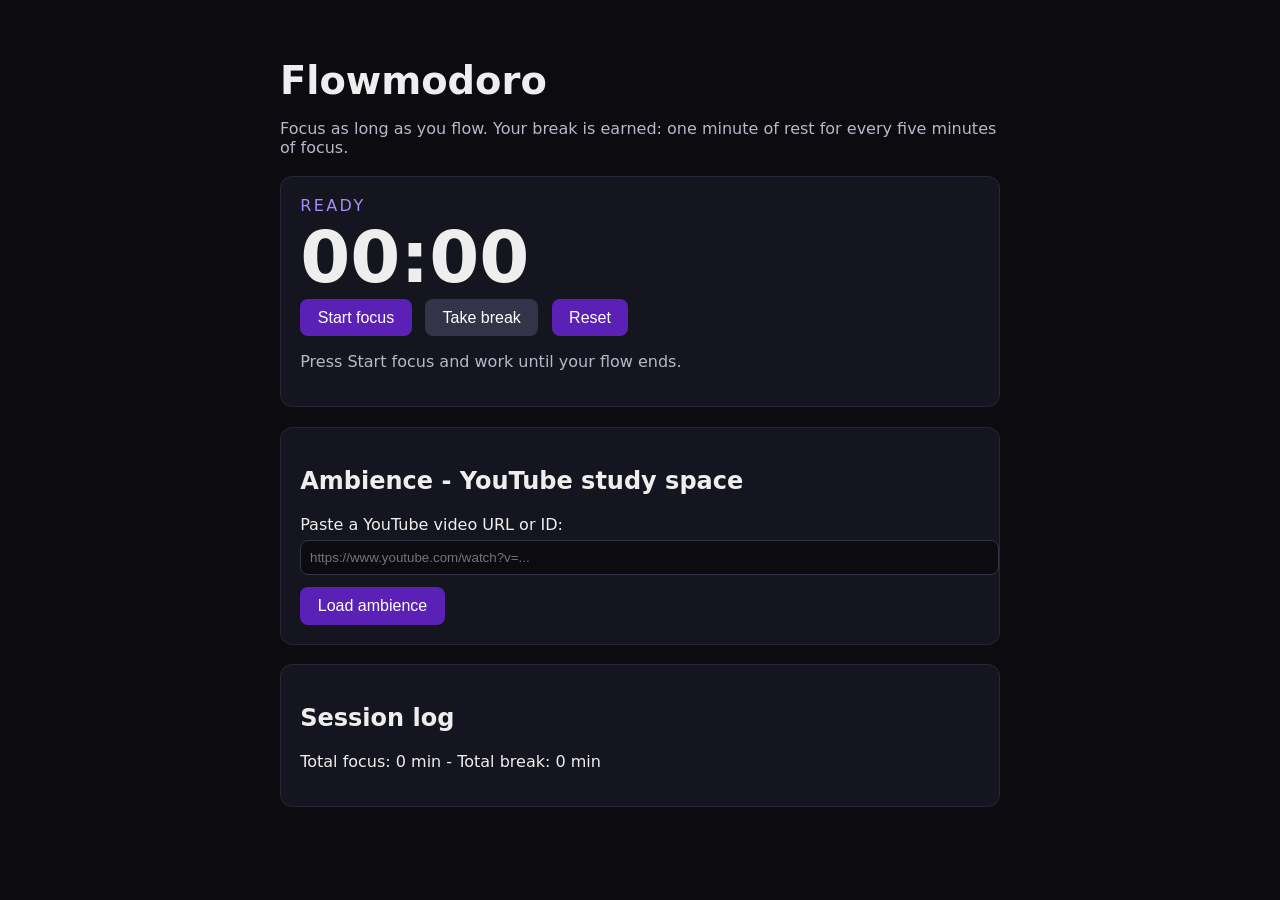
==== index.html @ 16335028 "Complete the project: add working implementation" ====
<!DOCTYPE html>
<html lang="en">
<head>
<meta charset="utf-8">
<meta name="viewport" content="width=device-width, initial-scale=1">
<title>Flowmodoro Timer</title>
<link rel="stylesheet" href="style.css">
</head>
<body>
<main>
  <h1>Flowmodoro</h1>
  <p class="sub">Focus as long as you flow. Your break is earned:
     one minute of rest for every five minutes of focus.</p>

  <section class="timer-card">
    <div id="phase">Ready</div>
    <div id="clock">00:00</div>
    <div class="controls">
      <button id="startBtn">Start focus</button>
      <button id="breakBtn" disabled>Take break</button>
      <button id="resetBtn">Reset</button>
    </div>
    <p id="status">Press Start focus and work until your flow ends.</p>
  </section>

  <section class="ambience">
    <h2>Ambience - YouTube study space</h2>
    <label>Paste a YouTube video URL or ID:
      <input id="ytInput" type="text" placeholder="https://www.youtube.com/watch?v=...">
    </label>
    <button id="loadBtn">Load ambience</button>
    <div id="playerWrap"></div>
  </section>

  <section class="log">
    <h2>Session log</h2>
    <ul id="logList"></ul>
    <p id="totals">Total focus: 0 min - Total break: 0 min</p>
  </section>
</main>
<script src="app.js"></script>
</body>
</html>
---- style.css ----
:root { color-scheme: dark; }
body { font-family: system-ui, sans-serif; background:#0b0b10; color:#eee;
       margin:0; display:flex; justify-content:center; }
main { max-width: 720px; width: 100%; padding: 2rem 1rem 4rem; }
h1 { font-size: 2.4rem; margin-bottom: .2rem; }
.sub { color:#b8b8c8; }
.timer-card, .ambience, .log { background:#15151f; border:1px solid #26263a;
  border-radius: 12px; padding: 1.2rem; margin-top: 1.2rem; }
#phase { text-transform: uppercase; letter-spacing: .15em; color:#a78bfa; }
#clock { font-size: 4.5rem; font-weight: 700; font-variant-numeric: tabular-nums; }
button { background:#5b21b6; color:#fff; border:0; border-radius:8px;
  padding:.6rem 1.1rem; font-size:1rem; cursor:pointer; margin-right:.5rem; }
button:disabled { background:#33334a; cursor:not-allowed; }
input { width: 100%; padding:.55rem; border-radius:8px; border:1px solid #33334a;
  background:#0b0b10; color:#eee; margin:.4rem 0 .8rem; }
iframe { width:100%; aspect-ratio:16/9; border:0; border-radius:8px; margin-top:.8rem; }
#status { color:#b8b8c8; }
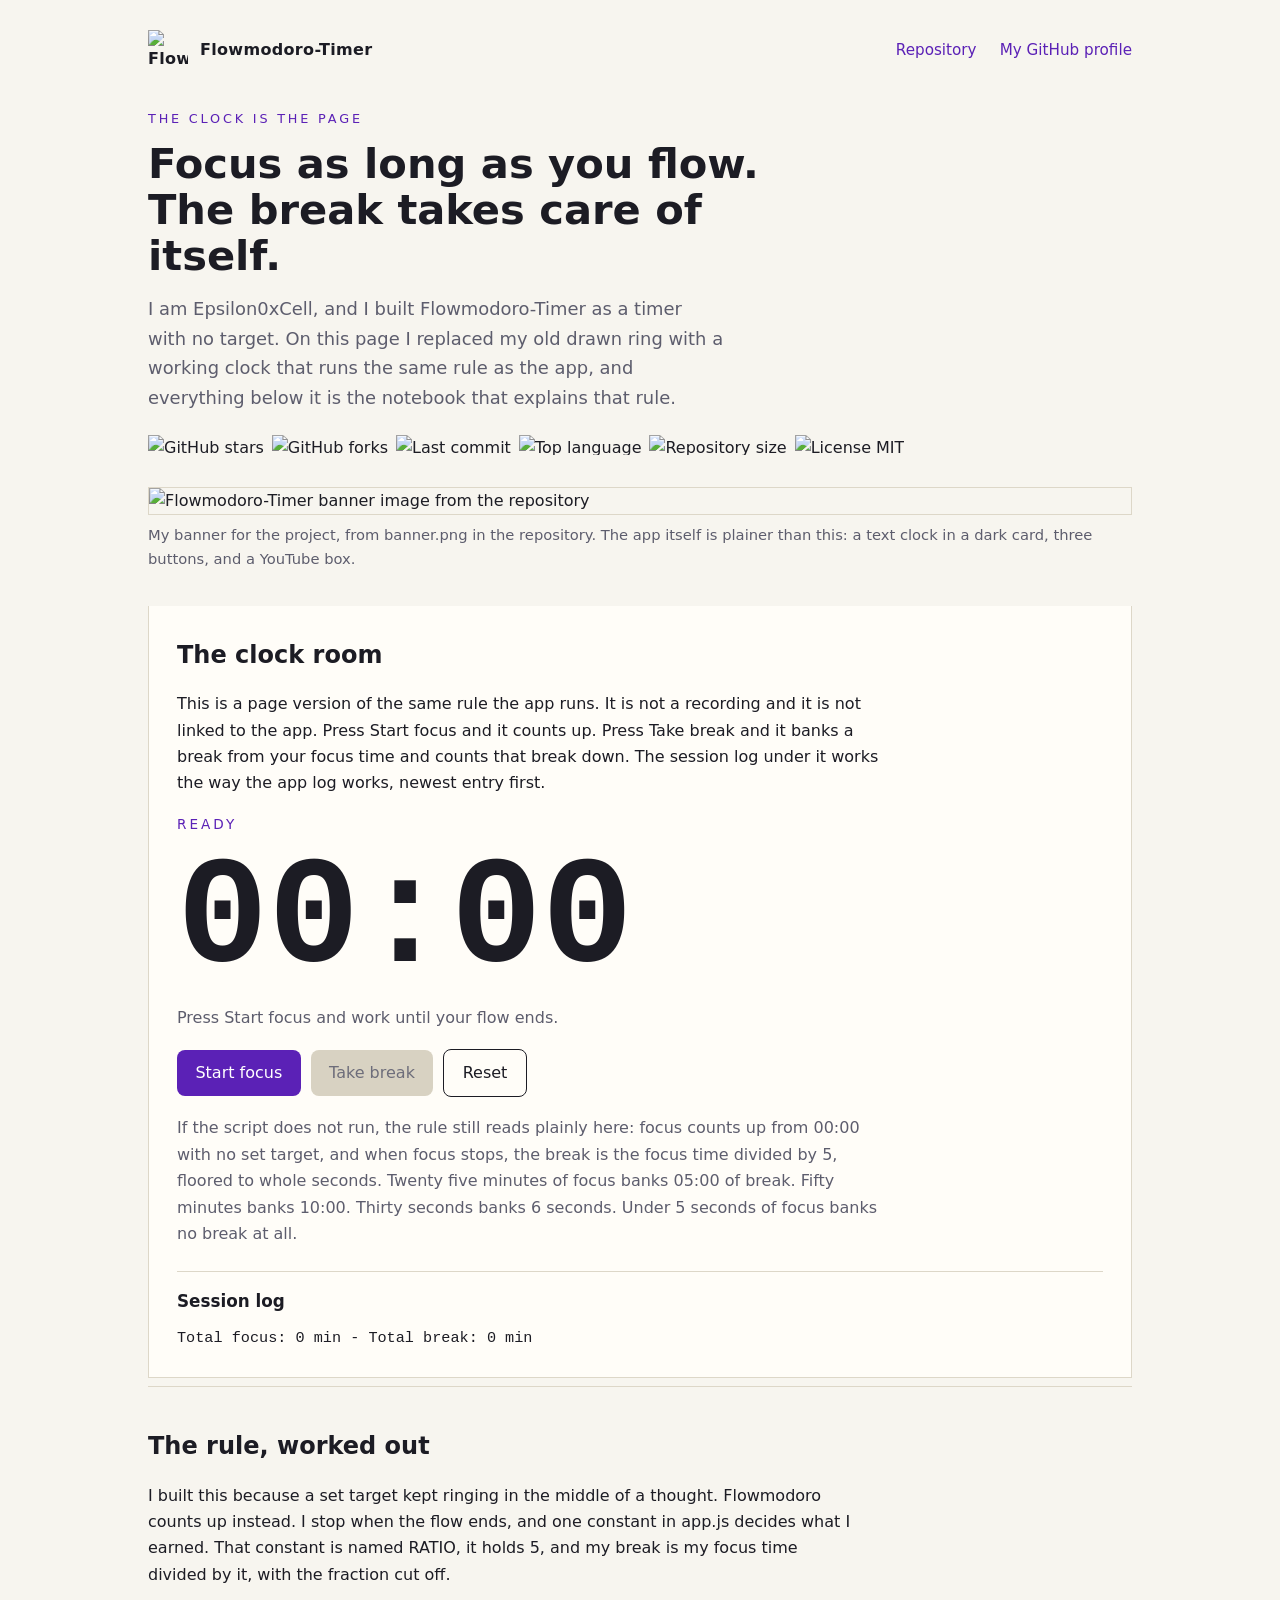
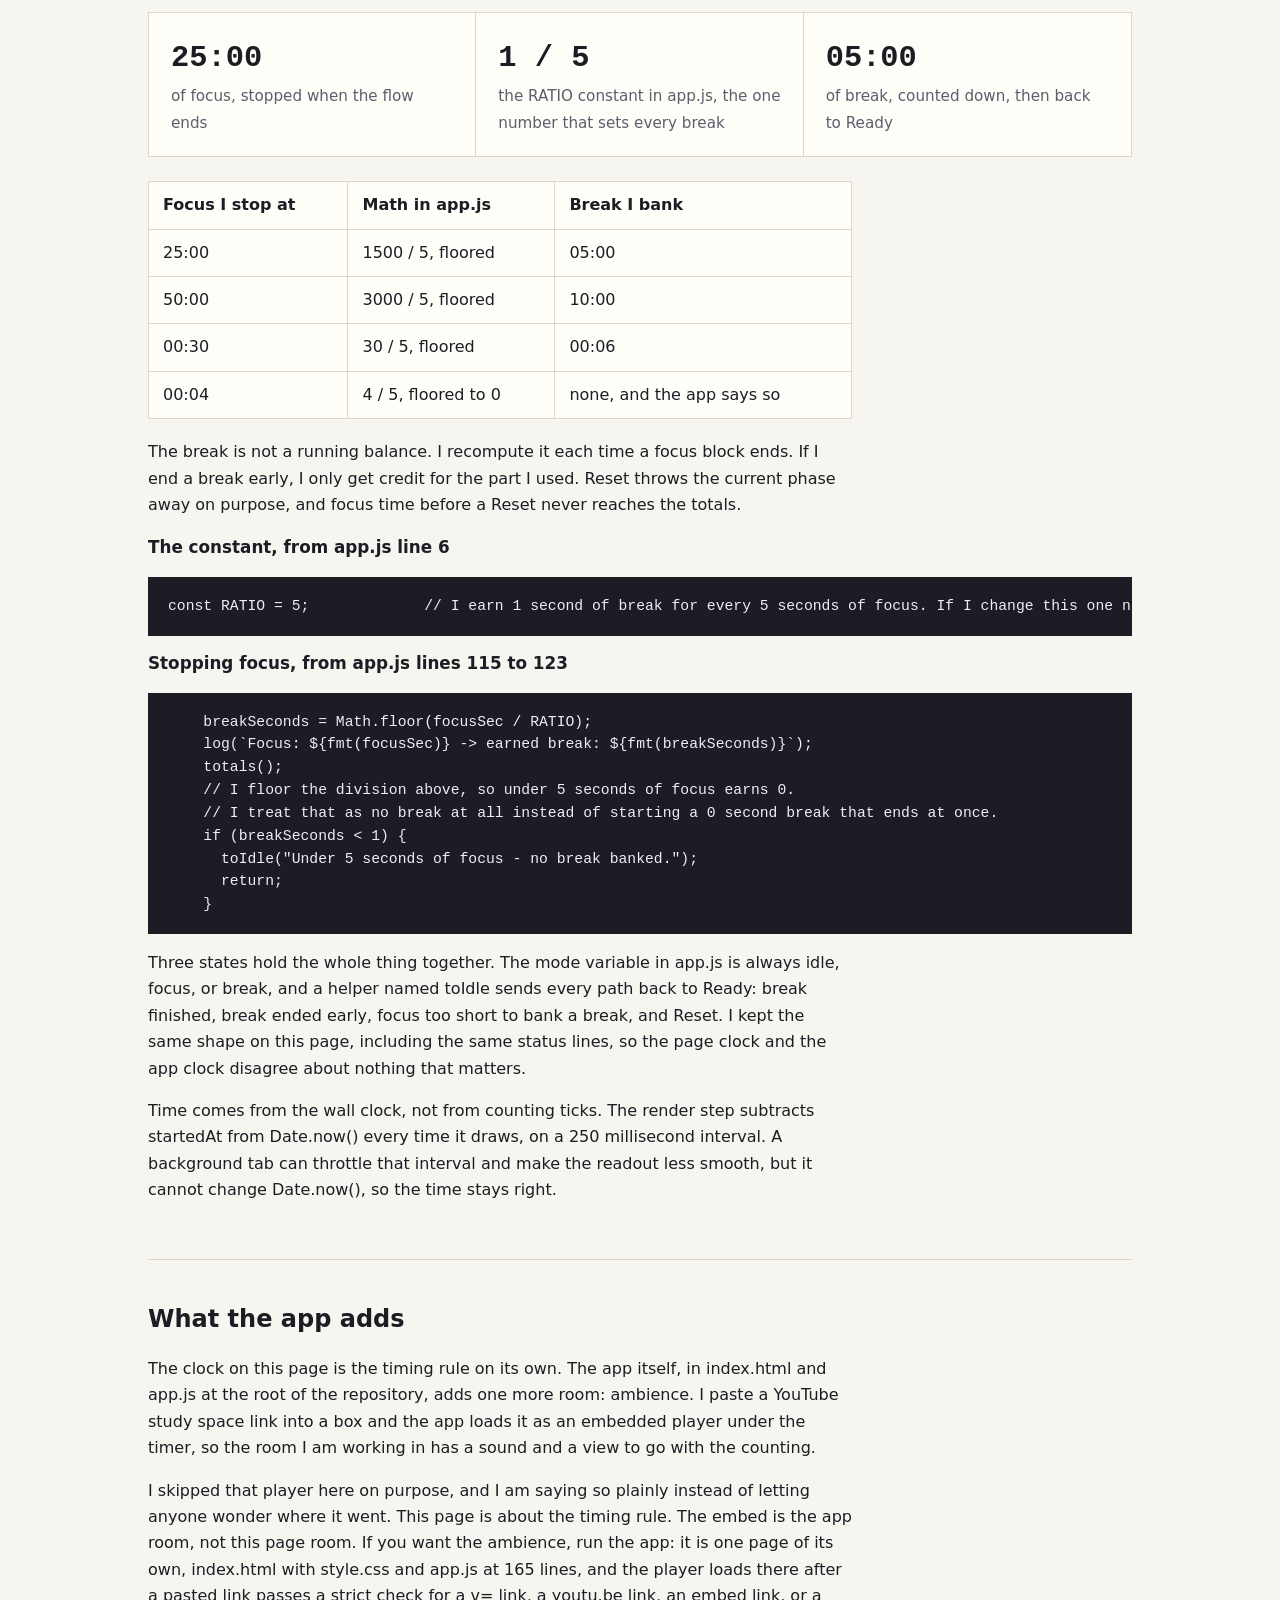
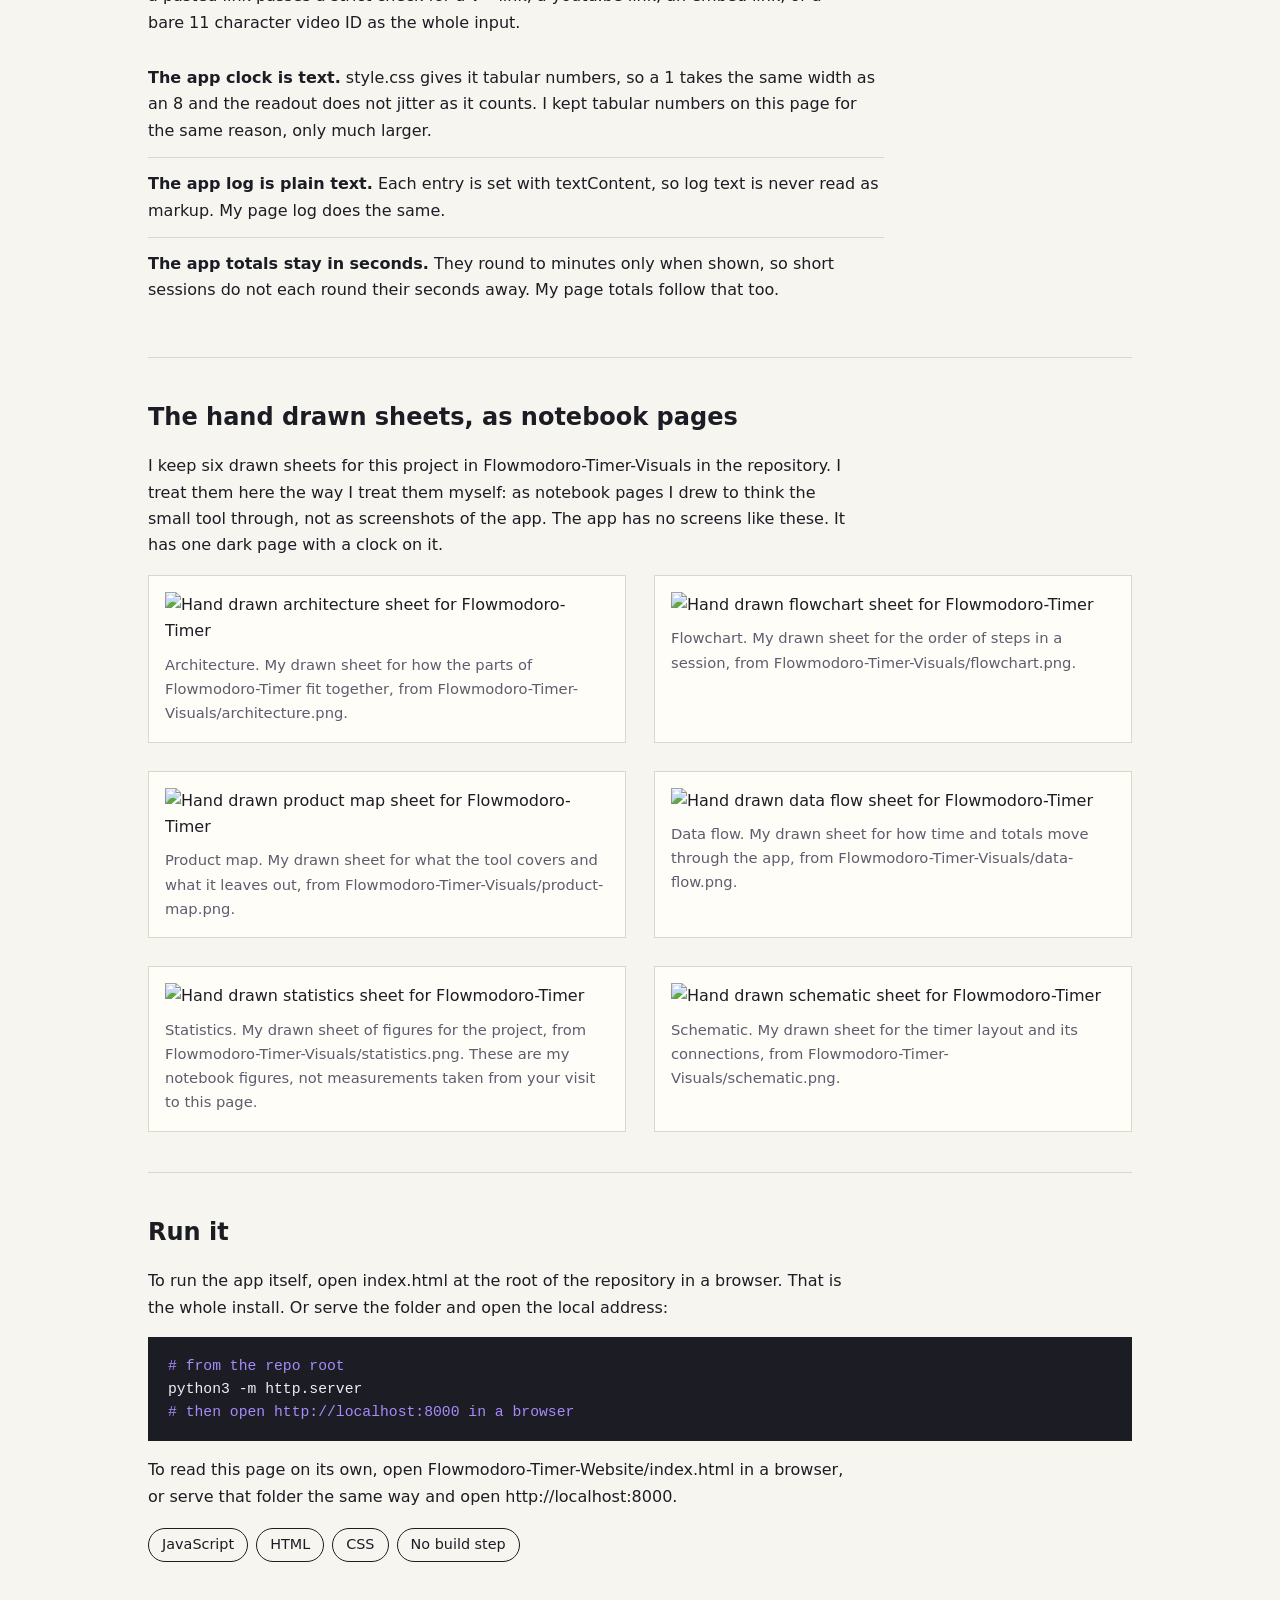
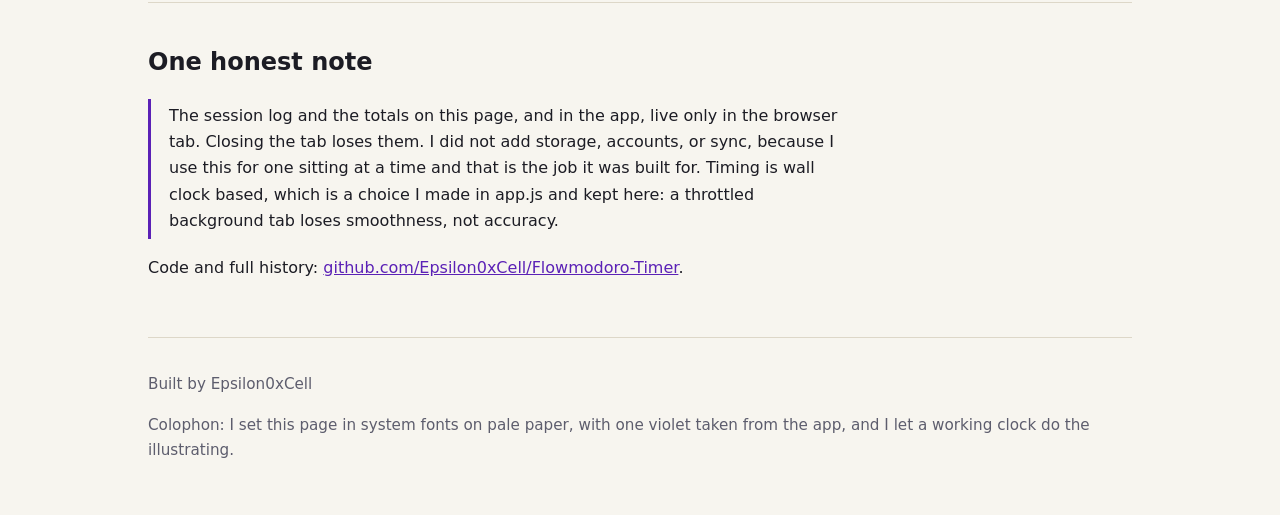
==== commit b7e9d0f9: "Publish Flowmodoro-Timer project website" ====
--- a/index.html
+++ b/index.html
@@ -1,43 +1,338 @@
 <!DOCTYPE html>
+<!-- pages-campaign site for Epsilon0xCell/Flowmodoro-Timer; source of truth: Flowmodoro-Timer-Website/ on the default branch -->
 <html lang="en">
 <head>
 <meta charset="utf-8">
 <meta name="viewport" content="width=device-width, initial-scale=1">
-<title>Flowmodoro Timer</title>
-<link rel="stylesheet" href="style.css">
+<title>Flowmodoro-Timer: the clock is the page</title>
+<meta name="description" content="I rebuilt this page around a working flowmodoro clock. Focus counts up, stopping banks a break at a ratio of 5 to 1, and the break counts down.">
+<style>
+/* I kept the paper pale and the ink quiet because this page is a notebook first. The one loud color is the violet from the app itself, #5b21b6 in style.css, and I use it for the phase line, the buttons, and the break dot, nowhere else by accident. */
+:root{--ink:#1c1c24;--soft:#5d5d6d;--paper:#f7f5ef;--card:#fffdf8;--violet:#5b21b6;--violet-soft:#a78bfa;--line:#ddd7c8}
+*{box-sizing:border-box}
+body{margin:0;background:var(--paper);color:var(--ink);font-family:"Avenir Next","Segoe UI",system-ui,-apple-system,sans-serif;line-height:1.65}
+.wrap{max-width:1040px;margin:0 auto;padding:0 28px}
+a{color:var(--violet)}
+header.top{padding:30px 0 0;display:flex;justify-content:space-between;align-items:center;gap:20px;flex-wrap:wrap}
+.brand{display:flex;align-items:center;gap:12px;font-weight:700;letter-spacing:.02em}
+.brand img{width:40px;height:40px;object-fit:contain;display:block}
+.top nav a{text-decoration:none;margin-left:18px;font-size:.95rem}
+.top nav a:hover{text-decoration:underline}
+.badges{display:flex;flex-wrap:wrap;gap:8px;padding:22px 0 4px}
+.badges img{height:20px}
+.kicker{font-size:.8rem;letter-spacing:.22em;text-transform:uppercase;color:var(--violet);margin:0 0 12px}
+h1{font-size:2.6rem;line-height:1.1;margin:0 0 16px;font-weight:650;max-width:22ch}
+h2{font-size:1.5rem;margin:0 0 14px;font-weight:650}
+h3{font-size:1.05rem;margin:0 0 8px;font-weight:650}
+p{max-width:44rem}
+.lede{font-size:1.12rem;color:var(--soft);max-width:36rem;margin:0}
+.banner{margin:28px 0 0}
+.banner img{width:100%;display:block;border:1px solid var(--line)}
+.banner figcaption,.sheet figcaption{color:var(--soft);font-size:.92rem;margin-top:8px}
+section{padding:40px 0;border-top:1px solid var(--line)}
+/* I made the clock room a card on the paper, not a dark panel. The app runs its clock on a dark card, and I say that in the text, but on this page I want the readout to feel like a number written large in a notebook margin. */
+.clockroom{background:var(--card);border:1px solid var(--line);padding:30px 28px 26px;margin:34px 0 8px}
+.phase{font-size:.85rem;letter-spacing:.22em;text-transform:uppercase;color:var(--violet);margin:0}
+.clock{font-family:ui-monospace,"SF Mono",Menlo,Consolas,monospace;font-variant-numeric:tabular-nums;font-size:clamp(4.8rem,14vw,9.5rem);font-weight:700;line-height:1.05;margin:6px 0 4px}
+.status{color:var(--soft);margin:0 0 18px;min-height:1.65em}
+.controls{display:flex;flex-wrap:wrap;gap:10px;align-items:center}
+button{background:var(--violet);color:#fff;border:0;border-radius:8px;padding:.62rem 1.15rem;font-size:1rem;cursor:pointer;font:inherit}
+button.secondary{background:transparent;color:var(--ink);border:1px solid var(--ink)}
+button:disabled{background:#d8d2c2;color:#6d6d7a;cursor:not-allowed;border-color:#d8d2c2}
+.breakdot{width:14px;height:14px;border-radius:50%;background:var(--violet-soft);display:none;margin-left:6px}
+.breakdot.on{display:inline-block;animation:breathe 3.2s ease-in-out infinite}
+@keyframes breathe{0%,100%{transform:scale(1);opacity:.55}50%{transform:scale(1.45);opacity:1}}
+.logwrap{margin-top:24px;border-top:1px solid var(--line);padding-top:16px}
+.logwrap ul{list-style:none;padding:0;margin:0 0 10px;font-family:ui-monospace,"SF Mono",Menlo,Consolas,monospace;font-size:.95rem}
+.logwrap li{padding:6px 0;border-bottom:1px solid var(--line)}
+.logwrap li:last-child{border-bottom:0}
+.totals{font-family:ui-monospace,"SF Mono",Menlo,Consolas,monospace;font-size:.95rem;margin:0}
+.static-rule{color:var(--soft);max-width:44rem;margin:18px 0 0}
+.ratio{display:grid;grid-template-columns:repeat(3,1fr);gap:0;border:1px solid var(--line);margin:24px 0;background:var(--card)}
+@media(max-width:760px){.ratio{grid-template-columns:1fr}.ratio div{border-right:0;border-bottom:1px solid var(--line)}.ratio div:last-child{border-bottom:0}}
+.ratio div{padding:20px 22px;border-right:1px solid var(--line)}
+.ratio div:last-child{border-right:0}
+.ratio b{display:block;font-family:ui-monospace,"SF Mono",Menlo,Consolas,monospace;font-variant-numeric:tabular-nums;font-size:1.9rem;font-weight:700}
+.ratio span{color:var(--soft);font-size:.95rem}
+table.worked{border-collapse:collapse;width:100%;max-width:44rem;margin:8px 0 20px;background:var(--card)}
+table.worked th,table.worked td{border:1px solid var(--line);padding:10px 14px;text-align:left;font-variant-numeric:tabular-nums}
+table.worked th{font-weight:650}
+code,pre{font-family:ui-monospace,"SF Mono",Menlo,Consolas,monospace}
+pre{background:#1c1c24;color:#f0edf7;padding:18px 20px;overflow-x:auto;font-size:.92rem;line-height:1.55}
+pre .c{color:var(--violet-soft)}
+ul.facts{list-style:none;padding:0;margin:0;max-width:46rem}
+ul.facts li{padding:13px 0;border-bottom:1px solid var(--line)}
+ul.facts li:last-child{border-bottom:0}
+.sheets{display:grid;grid-template-columns:1fr 1fr;gap:28px}
+@media(max-width:760px){.sheets{grid-template-columns:1fr}}
+.sheet{margin:0;background:var(--card);border:1px solid var(--line);padding:16px}
+.sheet img{width:100%;display:block}
+.note{border-left:3px solid var(--violet);padding:4px 0 4px 18px;max-width:44rem}
+.chips{display:flex;flex-wrap:wrap;gap:8px;margin-top:18px}
+.chips span{border:1px solid var(--ink);padding:4px 13px;border-radius:999px;font-size:.9rem}
+.reveal{opacity:0;transform:translateY(14px);transition:opacity .6s ease,transform .6s ease}
+.reveal.seen{opacity:1;transform:none}
+footer{padding:34px 0 52px;border-top:1px solid var(--line);color:var(--soft);font-size:.95rem;display:flex;justify-content:space-between;gap:16px;flex-wrap:wrap}
+footer a{text-decoration:none}
+footer a:hover{text-decoration:underline}
+/* I turn the breathing and the reveals off for reduced motion, and I leave the clock alone. The clock is work the reader started with a button, not decoration, so it keeps counting in every mode. */
+@media (prefers-reduced-motion: reduce){
+.breakdot.on{animation:none}
+.reveal{opacity:1;transform:none;transition:none}
+}
+</style>
 </head>
 <body>
-<main>
-  <h1>Flowmodoro</h1>
-  <p class="sub">Focus as long as you flow. Your break is earned:
-     one minute of rest for every five minutes of focus.</p>
-
-  <section class="timer-card">
-    <div id="phase">Ready</div>
-    <div id="clock">00:00</div>
-    <div class="controls">
-      <button id="startBtn">Start focus</button>
-      <button id="breakBtn" disabled>Take break</button>
-      <button id="resetBtn">Reset</button>
-    </div>
-    <p id="status">Press Start focus and work until your flow ends.</p>
-  </section>
-
-  <section class="ambience">
-    <h2>Ambience - YouTube study space</h2>
-    <label>Paste a YouTube video URL or ID:
-      <input id="ytInput" type="text" placeholder="https://www.youtube.com/watch?v=...">
-    </label>
-    <button id="loadBtn">Load ambience</button>
-    <div id="playerWrap"></div>
-  </section>
-
-  <section class="log">
-    <h2>Session log</h2>
+<div class="wrap">
+
+<header class="top">
+  <div class="brand"><img src="https://raw.githubusercontent.com/Epsilon0xCell/Flowmodoro-Timer/main/logo.png" alt="Flowmodoro-Timer logo, a small mark from the repository"> Flowmodoro-Timer</div>
+  <nav>
+    <a href="https://github.com/Epsilon0xCell/Flowmodoro-Timer">Repository</a>
+    <a href="https://github.com/Epsilon0xCell">My GitHub profile</a>
+  </nav>
+</header>
+
+<p class="kicker" style="margin-top:38px">The clock is the page</p>
+<h1>Focus as long as you flow. The break takes care of itself.</h1>
+<p class="lede">I am Epsilon0xCell, and I built Flowmodoro-Timer as a timer with no target. On this page I replaced my old drawn ring with a working clock that runs the same rule as the app, and everything below it is the notebook that explains that rule.</p>
+
+<div class="badges">
+  <img alt="GitHub stars" src="https://img.shields.io/github/stars/Epsilon0xCell/Flowmodoro-Timer?style=flat&color=5b21b6&label=stars">
+  <img alt="GitHub forks" src="https://img.shields.io/github/forks/Epsilon0xCell/Flowmodoro-Timer?style=flat&color=5b21b6&label=forks">
+  <img alt="Last commit" src="https://img.shields.io/github/last-commit/Epsilon0xCell/Flowmodoro-Timer?style=flat&color=5b21b6&label=last%20commit">
+  <img alt="Top language" src="https://img.shields.io/github/languages/top/Epsilon0xCell/Flowmodoro-Timer?style=flat&color=5b21b6">
+  <img alt="Repository size" src="https://img.shields.io/github/repo-size/Epsilon0xCell/Flowmodoro-Timer?style=flat&color=5b21b6&label=size">
+  <img alt="License MIT" src="https://img.shields.io/github/license/Epsilon0xCell/Flowmodoro-Timer?style=flat&color=5b21b6&label=license">
+</div>
+
+<figure class="banner">
+  <img src="https://raw.githubusercontent.com/Epsilon0xCell/Flowmodoro-Timer/main/banner.png" alt="Flowmodoro-Timer banner image from the repository">
+  <figcaption>My banner for the project, from banner.png in the repository. The app itself is plainer than this: a text clock in a dark card, three buttons, and a YouTube box.</figcaption>
+</figure>
+
+<!-- I put the working clock first because it is the subject. The old version of this page drew a ring at 25:00 and explained that the real app shows text. I would rather show the text clock working than draw a picture of it. -->
+<section class="clockroom" id="clock-room" style="border-top:0">
+  <h2>The clock room</h2>
+  <p>This is a page version of the same rule the app runs. It is not a recording and it is not linked to the app. Press Start focus and it counts up. Press Take break and it banks a break from your focus time and counts that break down. The session log under it works the way the app log works, newest entry first.</p>
+  <p class="phase" id="phase">Ready</p>
+  <div class="clock" id="clock">00:00</div>
+  <p class="status" id="status">Press Start focus and work until your flow ends.</p>
+  <div class="controls">
+    <button id="startBtn" type="button">Start focus</button>
+    <button id="breakBtn" type="button" disabled>Take break</button>
+    <button id="resetBtn" type="button" class="secondary">Reset</button>
+    <span class="breakdot" id="breakDot" aria-hidden="true"></span>
+  </div>
+  <p class="static-rule">If the script does not run, the rule still reads plainly here: focus counts up from 00:00 with no set target, and when focus stops, the break is the focus time divided by 5, floored to whole seconds. Twenty five minutes of focus banks 05:00 of break. Fifty minutes banks 10:00. Thirty seconds banks 6 seconds. Under 5 seconds of focus banks no break at all.</p>
+  <div class="logwrap">
+    <h3>Session log</h3>
     <ul id="logList"></ul>
-    <p id="totals">Total focus: 0 min - Total break: 0 min</p>
-  </section>
-</main>
-<script src="app.js"></script>
+    <p class="totals" id="totals">Total focus: 0 min - Total break: 0 min</p>
+  </div>
+</section>
+
+<section class="reveal">
+  <h2>The rule, worked out</h2>
+  <p>I built this because a set target kept ringing in the middle of a thought. Flowmodoro counts up instead. I stop when the flow ends, and one constant in app.js decides what I earned. That constant is named RATIO, it holds 5, and my break is my focus time divided by it, with the fraction cut off.</p>
+  <div class="ratio">
+    <div><b>25:00</b><span>of focus, stopped when the flow ends</span></div>
+    <div><b>1 / 5</b><span>the RATIO constant in app.js, the one number that sets every break</span></div>
+    <div><b>05:00</b><span>of break, counted down, then back to Ready</span></div>
+  </div>
+  <table class="worked">
+    <tr><th>Focus I stop at</th><th>Math in app.js</th><th>Break I bank</th></tr>
+    <tr><td>25:00</td><td>1500 / 5, floored</td><td>05:00</td></tr>
+    <tr><td>50:00</td><td>3000 / 5, floored</td><td>10:00</td></tr>
+    <tr><td>00:30</td><td>30 / 5, floored</td><td>00:06</td></tr>
+    <tr><td>00:04</td><td>4 / 5, floored to 0</td><td>none, and the app says so</td></tr>
+  </table>
+  <p>The break is not a running balance. I recompute it each time a focus block ends. If I end a break early, I only get credit for the part I used. Reset throws the current phase away on purpose, and focus time before a Reset never reaches the totals.</p>
+  <!-- I copied the two captures below from app.js at head 75fb6dcb370239a55decfc658c1aa1a041924a2c. The first is line 6 on its own. The second is lines 115 to 123, the break computation and the under 5 seconds path, with nothing cut from inside that span. -->
+  <h3>The constant, from app.js line 6</h3>
+  <pre>const RATIO = 5;             // I earn 1 second of break for every 5 seconds of focus. If I change this one number, every break length in the app changes with it.</pre>
+  <h3>Stopping focus, from app.js lines 115 to 123</h3>
+  <pre>    breakSeconds = Math.floor(focusSec / RATIO);
+    log(`Focus: ${fmt(focusSec)} -&gt; earned break: ${fmt(breakSeconds)}`);
+    totals();
+    // I floor the division above, so under 5 seconds of focus earns 0.
+    // I treat that as no break at all instead of starting a 0 second break that ends at once.
+    if (breakSeconds &lt; 1) {
+      toIdle("Under 5 seconds of focus - no break banked.");
+      return;
+    }</pre>
+  <p>Three states hold the whole thing together. The mode variable in app.js is always idle, focus, or break, and a helper named toIdle sends every path back to Ready: break finished, break ended early, focus too short to bank a break, and Reset. I kept the same shape on this page, including the same status lines, so the page clock and the app clock disagree about nothing that matters.</p>
+  <p>Time comes from the wall clock, not from counting ticks. The render step subtracts startedAt from Date.now() every time it draws, on a 250 millisecond interval. A background tab can throttle that interval and make the readout less smooth, but it cannot change Date.now(), so the time stays right.</p>
+</section>
+
+<section class="reveal">
+  <h2>What the app adds</h2>
+  <p>The clock on this page is the timing rule on its own. The app itself, in index.html and app.js at the root of the repository, adds one more room: ambience. I paste a YouTube study space link into a box and the app loads it as an embedded player under the timer, so the room I am working in has a sound and a view to go with the counting.</p>
+  <!-- I left the YouTube player off this page on purpose. This page is about the timing rule, and the embed is the app room, not this page room. Putting a player here would make the notebook carry a second job it does not need, and a reader who wants the ambience should run the app itself. -->
+  <p>I skipped that player here on purpose, and I am saying so plainly instead of letting anyone wonder where it went. This page is about the timing rule. The embed is the app room, not this page room. If you want the ambience, run the app: it is one page of its own, index.html with style.css and app.js at 165 lines, and the player loads there after a pasted link passes a strict check for a v= link, a youtu.be link, an embed link, or a bare 11 character video ID as the whole input.</p>
+  <ul class="facts">
+    <li><b>The app clock is text.</b> style.css gives it tabular numbers, so a 1 takes the same width as an 8 and the readout does not jitter as it counts. I kept tabular numbers on this page for the same reason, only much larger.</li>
+    <li><b>The app log is plain text.</b> Each entry is set with textContent, so log text is never read as markup. My page log does the same.</li>
+    <li><b>The app totals stay in seconds.</b> They round to minutes only when shown, so short sessions do not each round their seconds away. My page totals follow that too.</li>
+  </ul>
+</section>
+
+<section class="reveal">
+  <h2>The hand drawn sheets, as notebook pages</h2>
+  <p>I keep six drawn sheets for this project in Flowmodoro-Timer-Visuals in the repository. I treat them here the way I treat them myself: as notebook pages I drew to think the small tool through, not as screenshots of the app. The app has no screens like these. It has one dark page with a clock on it.</p>
+  <div class="sheets">
+    <figure class="sheet">
+      <img src="https://raw.githubusercontent.com/Epsilon0xCell/Flowmodoro-Timer/main/Flowmodoro-Timer-Visuals/architecture.png" alt="Hand drawn architecture sheet for Flowmodoro-Timer">
+      <figcaption>Architecture. My drawn sheet for how the parts of Flowmodoro-Timer fit together, from Flowmodoro-Timer-Visuals/architecture.png.</figcaption>
+    </figure>
+    <figure class="sheet">
+      <img src="https://raw.githubusercontent.com/Epsilon0xCell/Flowmodoro-Timer/main/Flowmodoro-Timer-Visuals/flowchart.png" alt="Hand drawn flowchart sheet for Flowmodoro-Timer">
+      <figcaption>Flowchart. My drawn sheet for the order of steps in a session, from Flowmodoro-Timer-Visuals/flowchart.png.</figcaption>
+    </figure>
+    <figure class="sheet">
+      <img src="https://raw.githubusercontent.com/Epsilon0xCell/Flowmodoro-Timer/main/Flowmodoro-Timer-Visuals/product-map.png" alt="Hand drawn product map sheet for Flowmodoro-Timer">
+      <figcaption>Product map. My drawn sheet for what the tool covers and what it leaves out, from Flowmodoro-Timer-Visuals/product-map.png.</figcaption>
+    </figure>
+    <figure class="sheet">
+      <img src="https://raw.githubusercontent.com/Epsilon0xCell/Flowmodoro-Timer/main/Flowmodoro-Timer-Visuals/data-flow.png" alt="Hand drawn data flow sheet for Flowmodoro-Timer">
+      <figcaption>Data flow. My drawn sheet for how time and totals move through the app, from Flowmodoro-Timer-Visuals/data-flow.png.</figcaption>
+    </figure>
+    <figure class="sheet">
+      <img src="https://raw.githubusercontent.com/Epsilon0xCell/Flowmodoro-Timer/main/Flowmodoro-Timer-Visuals/statistics.png" alt="Hand drawn statistics sheet for Flowmodoro-Timer">
+      <figcaption>Statistics. My drawn sheet of figures for the project, from Flowmodoro-Timer-Visuals/statistics.png. These are my notebook figures, not measurements taken from your visit to this page.</figcaption>
+    </figure>
+    <figure class="sheet">
+      <img src="https://raw.githubusercontent.com/Epsilon0xCell/Flowmodoro-Timer/main/Flowmodoro-Timer-Visuals/schematic.png" alt="Hand drawn schematic sheet for Flowmodoro-Timer">
+      <figcaption>Schematic. My drawn sheet for the timer layout and its connections, from Flowmodoro-Timer-Visuals/schematic.png.</figcaption>
+    </figure>
+  </div>
+</section>
+
+<section class="reveal">
+  <h2>Run it</h2>
+  <p>To run the app itself, open index.html at the root of the repository in a browser. That is the whole install. Or serve the folder and open the local address:</p>
+  <pre><span class="c"># from the repo root</span>
+python3 -m http.server
+<span class="c"># then open http://localhost:8000 in a browser</span></pre>
+  <p>To read this page on its own, open Flowmodoro-Timer-Website/index.html in a browser, or serve that folder the same way and open http://localhost:8000.</p>
+  <div class="chips">
+    <span>JavaScript</span><span>HTML</span><span>CSS</span><span>No build step</span>
+  </div>
+</section>
+
+<section class="reveal">
+  <h2>One honest note</h2>
+  <p class="note">The session log and the totals on this page, and in the app, live only in the browser tab. Closing the tab loses them. I did not add storage, accounts, or sync, because I use this for one sitting at a time and that is the job it was built for. Timing is wall clock based, which is a choice I made in app.js and kept here: a throttled background tab loses smoothness, not accuracy.</p>
+  <p>Code and full history: <a href="https://github.com/Epsilon0xCell/Flowmodoro-Timer">github.com/Epsilon0xCell/Flowmodoro-Timer</a>.</p>
+</section>
+
+<footer>
+  <span>Built by Epsilon0xCell</span>
+  <span>Colophon: I set this page in system fonts on pale paper, with one violet taken from the app, and I let a working clock do the illustrating.</span>
+</footer>
+
+</div>
+<script>
+"use strict";
+// I wrote this script fresh for this page, but I matched it to app.js line by line where the behavior is the same. Focus counts up, RATIO is 5, and stopping focus banks Math.floor(focusSec / RATIO). I left out only the YouTube loader, for the reason I gave in the comment above the ambience section.
+const RATIO = 5;
+let mode = "idle";
+let startedAt = null;
+let breakSeconds = 0;
+let ticker = null;
+let totalFocus = 0, totalBreak = 0;
+const $ = (id) => document.getElementById(id);
+const clock = $("clock"), phase = $("phase"), status = $("status");
+function fmt(sec) {
+  sec = Math.max(0, Math.floor(sec));
+  const m = String(Math.floor(sec / 60)).padStart(2, "0");
+  const s = String(sec % 60).padStart(2, "0");
+  return m + ":" + s;
+}
+function render() {
+  if (mode === "focus") {
+    clock.textContent = fmt((Date.now() - startedAt) / 1000);
+  } else if (mode === "break") {
+    const left = breakSeconds - (Date.now() - startedAt) / 1000;
+    clock.textContent = fmt(left);
+    if (left <= 0) stopBreak(true);
+  }
+}
+function log(text) {
+  const li = document.createElement("li");
+  li.textContent = text;
+  $("logList").prepend(li);
+}
+function totals() {
+  $("totals").textContent =
+    "Total focus: " + Math.round(totalFocus / 60) + " min - Total break: " + Math.round(totalBreak / 60) + " min";
+}
+function startFocus() {
+  mode = "focus";
+  startedAt = Date.now();
+  phase.textContent = "Focusing";
+  status.textContent = "Flow state... stop whenever the flow ends.";
+  $("startBtn").disabled = true;
+  $("breakBtn").disabled = false;
+  $("breakDot").classList.remove("on");
+  ticker = setInterval(render, 250);
+  render();
+}
+function toIdle(statusText) {
+  clearInterval(ticker);
+  mode = "idle";
+  phase.textContent = "Ready";
+  clock.textContent = "00:00";
+  status.textContent = statusText;
+  $("startBtn").disabled = false;
+  $("breakBtn").disabled = true;
+  $("breakBtn").textContent = "Take break";
+  $("breakDot").classList.remove("on");
+}
+function stopBreak(finished) {
+  const used = Math.min(breakSeconds, (Date.now() - startedAt) / 1000);
+  totalBreak += used;
+  log("Break: " + fmt(used) + (finished ? " (complete)" : " (ended early)"));
+  toIdle("Break over. Start the next focus block when ready.");
+  totals();
+}
+$("startBtn").addEventListener("click", startFocus);
+$("breakBtn").addEventListener("click", () => {
+  if (mode === "focus") {
+    const focusSec = (Date.now() - startedAt) / 1000;
+    totalFocus += focusSec;
+    breakSeconds = Math.floor(focusSec / RATIO);
+    log("Focus: " + fmt(focusSec) + " -> earned break: " + fmt(breakSeconds));
+    totals();
+    if (breakSeconds < 1) {
+      toIdle("Under 5 seconds of focus - no break banked.");
+      return;
+    }
+    mode = "break";
+    startedAt = Date.now();
+    phase.textContent = "On break";
+    status.textContent = "Rest. The timer counts down your earned break.";
+    $("breakBtn").textContent = "End break early";
+    $("breakDot").classList.add("on");
+    render();
+  } else if (mode === "break") {
+    stopBreak(false);
+  }
+});
+$("resetBtn").addEventListener("click", () => {
+  toIdle("Press Start focus and work until your flow ends.");
+});
+// I reveal each notebook section once as it scrolls into view. If the reader asked for reduced motion, my CSS already shows everything at once, and I skip the observer here so nothing waits on an animation that will never run.
+if (!window.matchMedia("(prefers-reduced-motion: reduce)").matches && "IntersectionObserver" in window) {
+  const io = new IntersectionObserver((entries) => {
+    entries.forEach((entry) => {
+      if (entry.isIntersecting) { entry.target.classList.add("seen"); io.unobserve(entry.target); }
+    });
+  }, { threshold: 0.08 });
+  document.querySelectorAll(".reveal").forEach((el) => io.observe(el));
+} else {
+  document.querySelectorAll(".reveal").forEach((el) => el.classList.add("seen"));
+}
+</script>
 </body>
 </html>
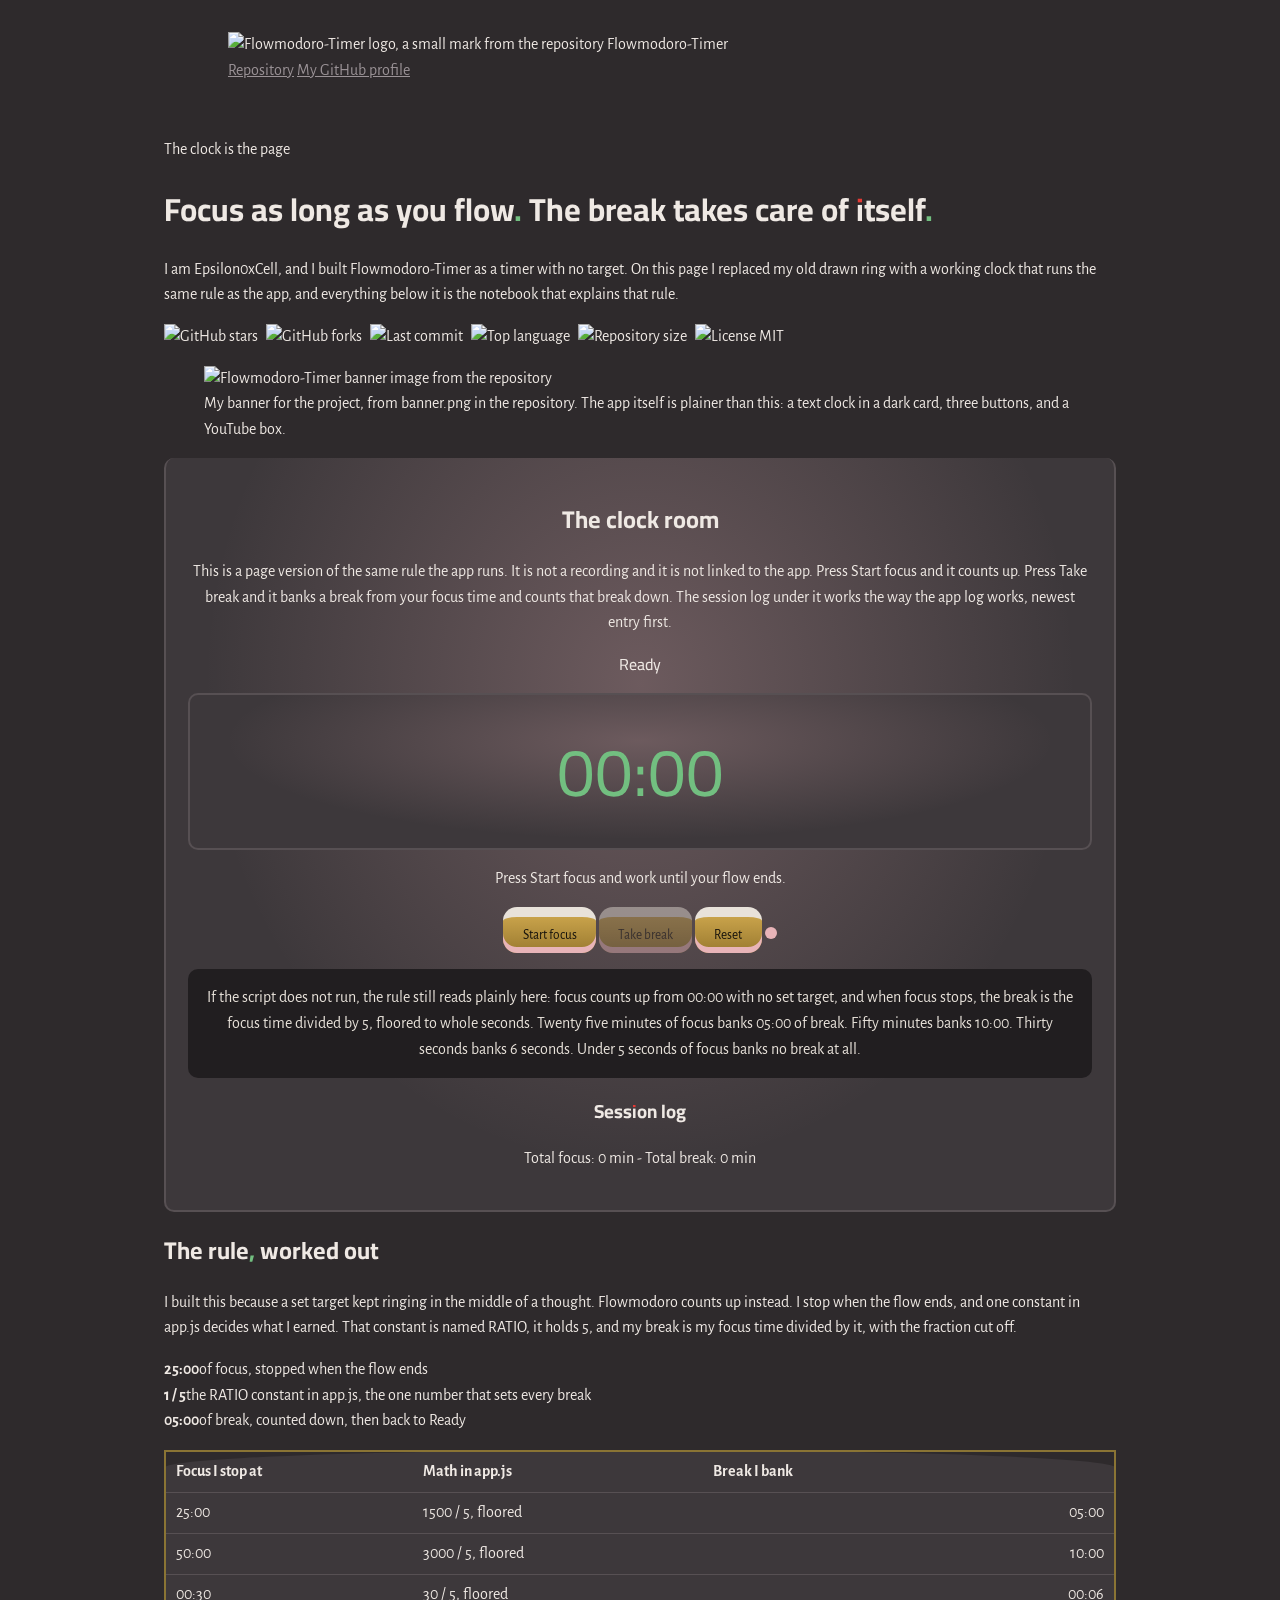
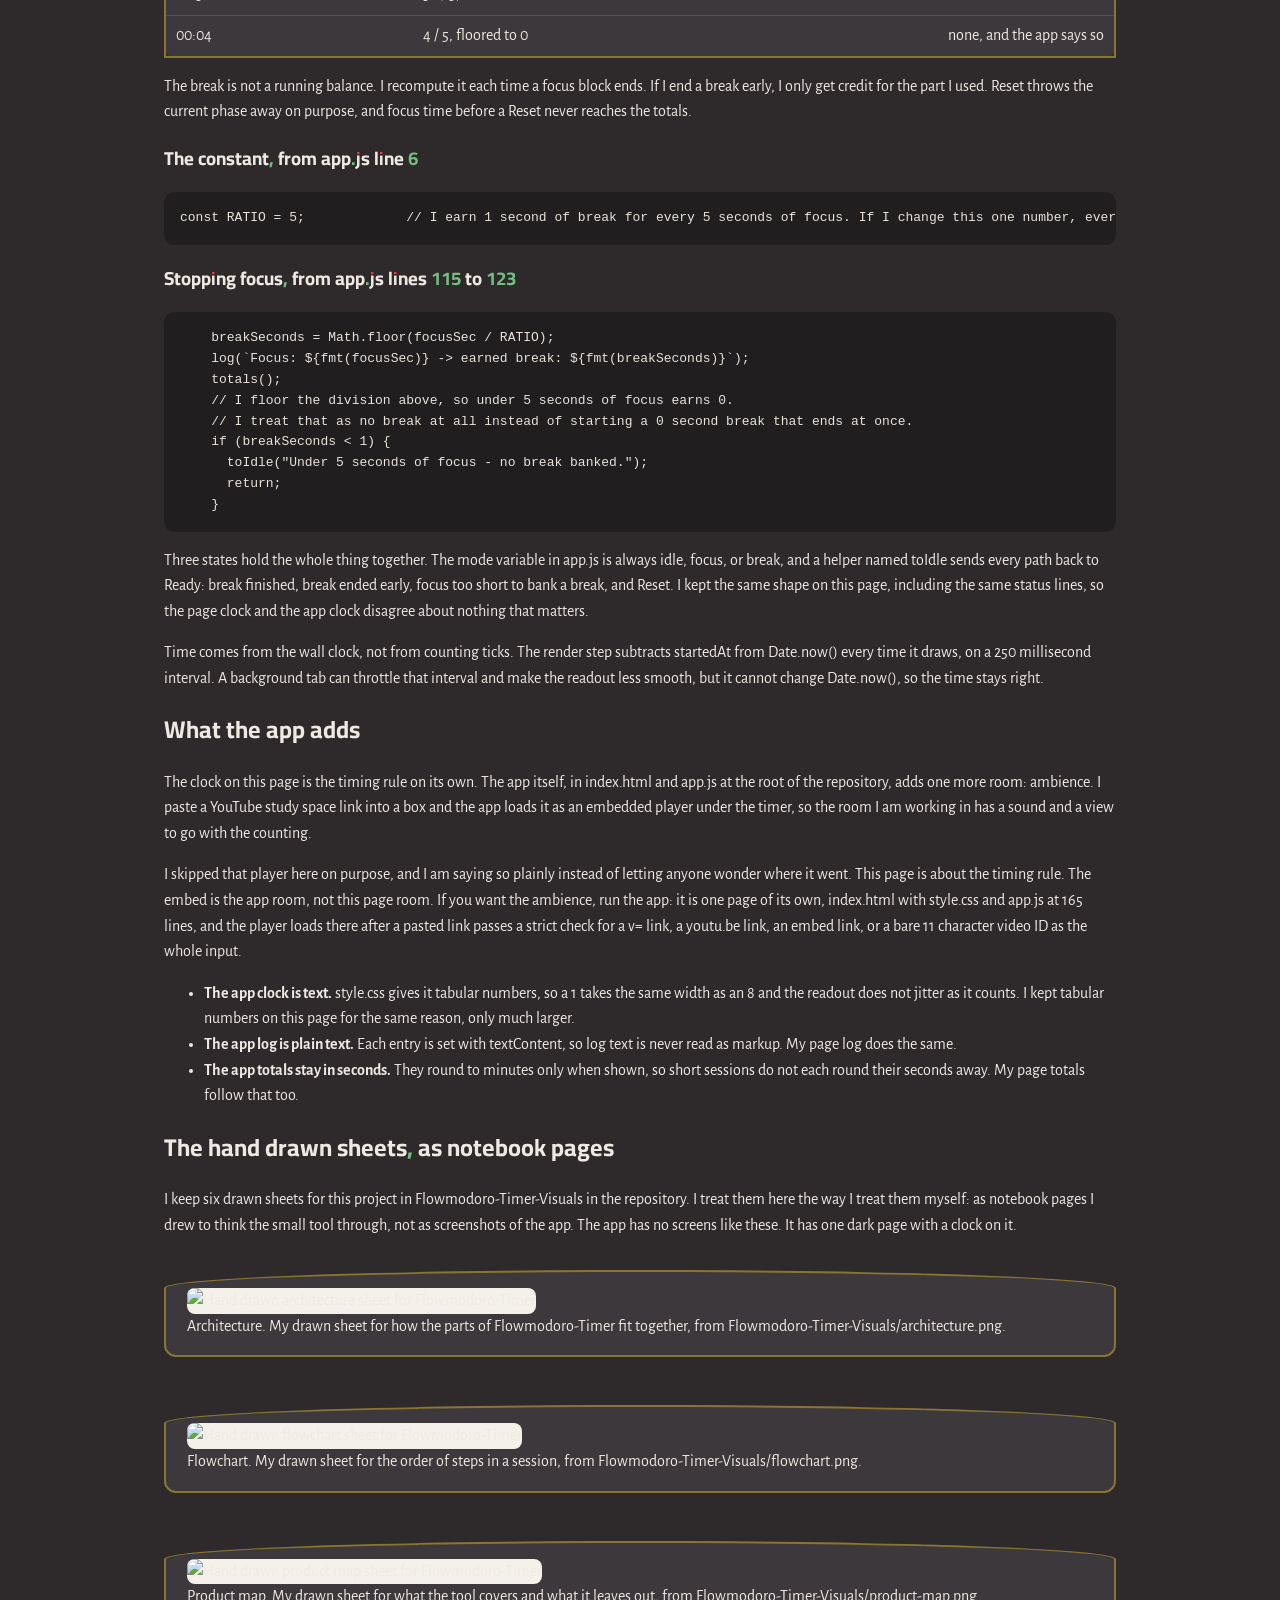
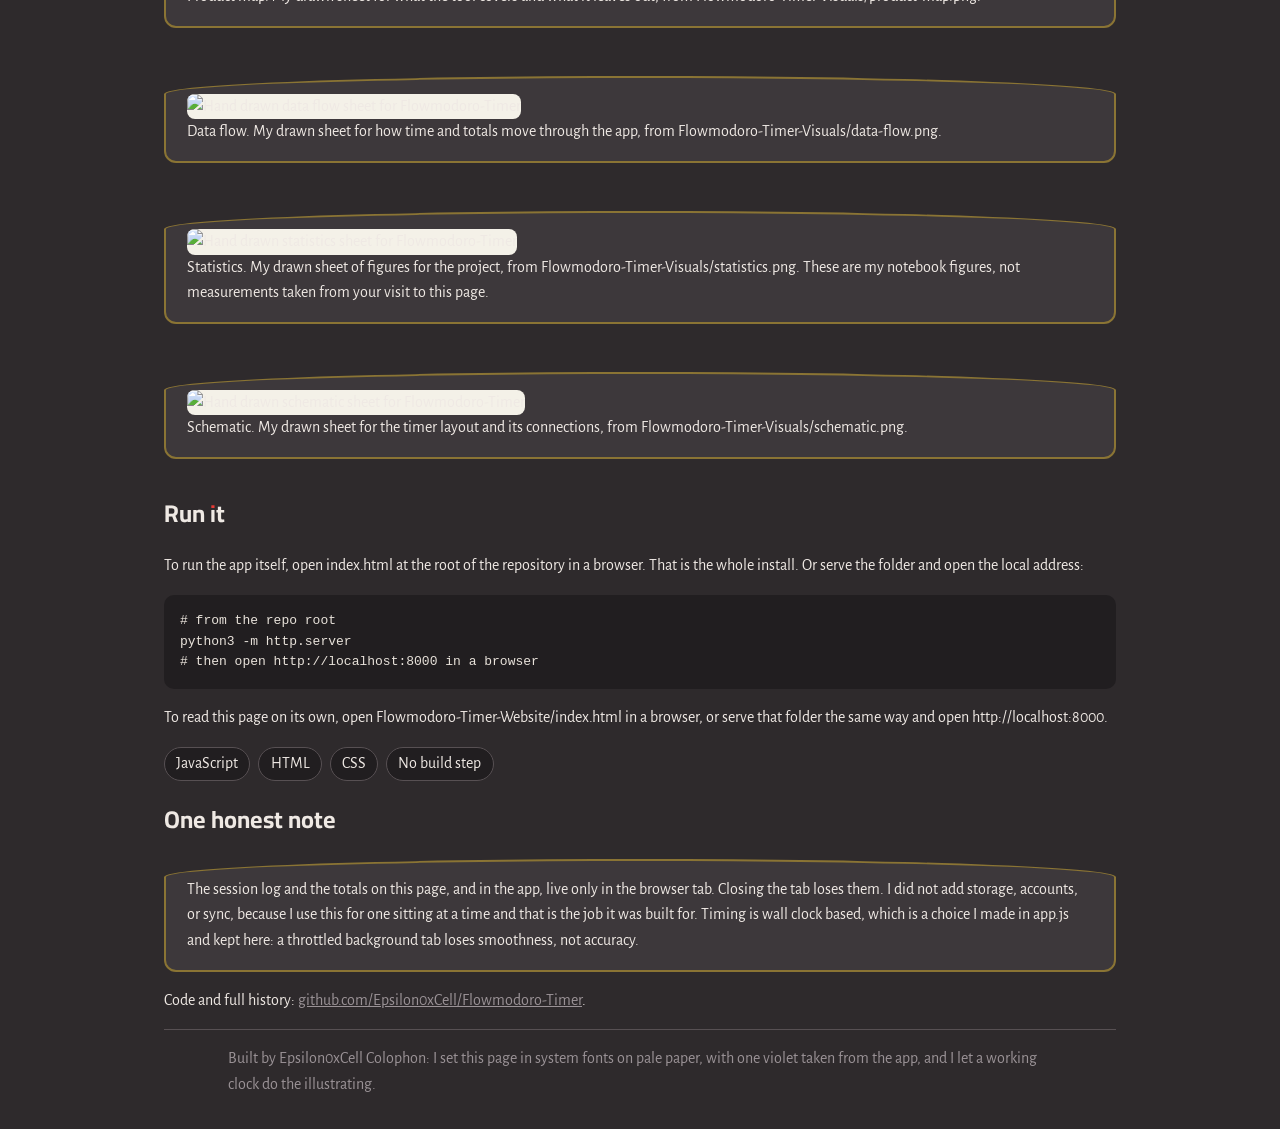
==== commit 669fb4c7: "Publish the jazz club last set site" ====
--- a/index.html
+++ b/index.html
@@ -7,79 +7,28 @@
 <title>Flowmodoro-Timer: the clock is the page</title>
 <meta name="description" content="I rebuilt this page around a working flowmodoro clock. Focus counts up, stopping banks a break at a ratio of 5 to 1, and the break counts down.">
 <style>
-/* I kept the paper pale and the ink quiet because this page is a notebook first. The one loud color is the violet from the app itself, #5b21b6 in style.css, and I use it for the phase line, the buttons, and the break dot, nowhere else by accident. */
-:root{--ink:#1c1c24;--soft:#5d5d6d;--paper:#f7f5ef;--card:#fffdf8;--violet:#5b21b6;--violet-soft:#a78bfa;--line:#ddd7c8}
-*{box-sizing:border-box}
-body{margin:0;background:var(--paper);color:var(--ink);font-family:"Avenir Next","Segoe UI",system-ui,-apple-system,sans-serif;line-height:1.65}
-.wrap{max-width:1040px;margin:0 auto;padding:0 28px}
-a{color:var(--violet)}
-header.top{padding:30px 0 0;display:flex;justify-content:space-between;align-items:center;gap:20px;flex-wrap:wrap}
-.brand{display:flex;align-items:center;gap:12px;font-weight:700;letter-spacing:.02em}
-.brand img{width:40px;height:40px;object-fit:contain;display:block}
-.top nav a{text-decoration:none;margin-left:18px;font-size:.95rem}
-.top nav a:hover{text-decoration:underline}
-.badges{display:flex;flex-wrap:wrap;gap:8px;padding:22px 0 4px}
-.badges img{height:20px}
-.kicker{font-size:.8rem;letter-spacing:.22em;text-transform:uppercase;color:var(--violet);margin:0 0 12px}
-h1{font-size:2.6rem;line-height:1.1;margin:0 0 16px;font-weight:650;max-width:22ch}
-h2{font-size:1.5rem;margin:0 0 14px;font-weight:650}
-h3{font-size:1.05rem;margin:0 0 8px;font-weight:650}
-p{max-width:44rem}
-.lede{font-size:1.12rem;color:var(--soft);max-width:36rem;margin:0}
-.banner{margin:28px 0 0}
-.banner img{width:100%;display:block;border:1px solid var(--line)}
-.banner figcaption,.sheet figcaption{color:var(--soft);font-size:.92rem;margin-top:8px}
-section{padding:40px 0;border-top:1px solid var(--line)}
-/* I made the clock room a card on the paper, not a dark panel. The app runs its clock on a dark card, and I say that in the text, but on this page I want the readout to feel like a number written large in a notebook margin. */
-.clockroom{background:var(--card);border:1px solid var(--line);padding:30px 28px 26px;margin:34px 0 8px}
-.phase{font-size:.85rem;letter-spacing:.22em;text-transform:uppercase;color:var(--violet);margin:0}
-.clock{font-family:ui-monospace,"SF Mono",Menlo,Consolas,monospace;font-variant-numeric:tabular-nums;font-size:clamp(4.8rem,14vw,9.5rem);font-weight:700;line-height:1.05;margin:6px 0 4px}
-.status{color:var(--soft);margin:0 0 18px;min-height:1.65em}
-.controls{display:flex;flex-wrap:wrap;gap:10px;align-items:center}
-button{background:var(--violet);color:#fff;border:0;border-radius:8px;padding:.62rem 1.15rem;font-size:1rem;cursor:pointer;font:inherit}
-button.secondary{background:transparent;color:var(--ink);border:1px solid var(--ink)}
-button:disabled{background:#d8d2c2;color:#6d6d7a;cursor:not-allowed;border-color:#d8d2c2}
-.breakdot{width:14px;height:14px;border-radius:50%;background:var(--violet-soft);display:none;margin-left:6px}
-.breakdot.on{display:inline-block;animation:breathe 3.2s ease-in-out infinite}
-@keyframes breathe{0%,100%{transform:scale(1);opacity:.55}50%{transform:scale(1.45);opacity:1}}
-.logwrap{margin-top:24px;border-top:1px solid var(--line);padding-top:16px}
-.logwrap ul{list-style:none;padding:0;margin:0 0 10px;font-family:ui-monospace,"SF Mono",Menlo,Consolas,monospace;font-size:.95rem}
-.logwrap li{padding:6px 0;border-bottom:1px solid var(--line)}
-.logwrap li:last-child{border-bottom:0}
-.totals{font-family:ui-monospace,"SF Mono",Menlo,Consolas,monospace;font-size:.95rem;margin:0}
-.static-rule{color:var(--soft);max-width:44rem;margin:18px 0 0}
-.ratio{display:grid;grid-template-columns:repeat(3,1fr);gap:0;border:1px solid var(--line);margin:24px 0;background:var(--card)}
-@media(max-width:760px){.ratio{grid-template-columns:1fr}.ratio div{border-right:0;border-bottom:1px solid var(--line)}.ratio div:last-child{border-bottom:0}}
-.ratio div{padding:20px 22px;border-right:1px solid var(--line)}
-.ratio div:last-child{border-right:0}
-.ratio b{display:block;font-family:ui-monospace,"SF Mono",Menlo,Consolas,monospace;font-variant-numeric:tabular-nums;font-size:1.9rem;font-weight:700}
-.ratio span{color:var(--soft);font-size:.95rem}
-table.worked{border-collapse:collapse;width:100%;max-width:44rem;margin:8px 0 20px;background:var(--card)}
-table.worked th,table.worked td{border:1px solid var(--line);padding:10px 14px;text-align:left;font-variant-numeric:tabular-nums}
-table.worked th{font-weight:650}
-code,pre{font-family:ui-monospace,"SF Mono",Menlo,Consolas,monospace}
-pre{background:#1c1c24;color:#f0edf7;padding:18px 20px;overflow-x:auto;font-size:.92rem;line-height:1.55}
-pre .c{color:var(--violet-soft)}
-ul.facts{list-style:none;padding:0;margin:0;max-width:46rem}
-ul.facts li{padding:13px 0;border-bottom:1px solid var(--line)}
-ul.facts li:last-child{border-bottom:0}
-.sheets{display:grid;grid-template-columns:1fr 1fr;gap:28px}
-@media(max-width:760px){.sheets{grid-template-columns:1fr}}
-.sheet{margin:0;background:var(--card);border:1px solid var(--line);padding:16px}
-.sheet img{width:100%;display:block}
-.note{border-left:3px solid var(--violet);padding:4px 0 4px 18px;max-width:44rem}
-.chips{display:flex;flex-wrap:wrap;gap:8px;margin-top:18px}
-.chips span{border:1px solid var(--ink);padding:4px 13px;border-radius:999px;font-size:.9rem}
-.reveal{opacity:0;transform:translateY(14px);transition:opacity .6s ease,transform .6s ease}
-.reveal.seen{opacity:1;transform:none}
-footer{padding:34px 0 52px;border-top:1px solid var(--line);color:var(--soft);font-size:.95rem;display:flex;justify-content:space-between;gap:16px;flex-wrap:wrap}
-footer a{text-decoration:none}
-footer a:hover{text-decoration:underline}
-/* I turn the breathing and the reveals off for reduced motion, and I leave the clock alone. The clock is work the reader started with a button, not decoration, so it keeps counting in every mode. */
-@media (prefers-reduced-motion: reduce){
-.breakdot.on{animation:none}
-.reveal{opacity:1;transform:none;transition:none}
-}
+@font-face{font-family:'Cairo Play';src:url('fonts/CairoPlay.ttf') format('truetype')}
+@font-face{font-family:'Alegreya Sans';src:url('fonts/AlegreyaSans-Regular.ttf') format('truetype')}
+@font-face{font-family:'Alegreya Sans';src:url('fonts/AlegreyaSans-Bold.ttf') format('truetype');font-weight:700}
+:root{--bg:#2e2a2c;--panel:#3d383b;--ink:#efe9e4;--blush:#e8b4b8;--rosin:#7a4a3a;--grey:#9a9296;--line:#575053}
+*{box-sizing:border-box}body{margin:0;background:var(--bg);color:var(--ink);font-family:'Alegreya Sans',sans-serif;line-height:1.6}
+a{color:var(--grey)}a:hover{color:var(--blush)}
+h1,h2,h3,.phase{font-family:'Cairo Play',sans-serif}
+.wrap,main,header,footer{max-width:1080px;margin:0 auto;padding:1rem 5vw}
+img.banner{width:100%;height:auto;border:2px solid var(--line);border-radius:8px}
+.clockroom,.clock{background:radial-gradient(ellipse at 50% 30%,rgba(232,180,184,.28),transparent 65%),var(--panel);border:2px solid var(--line);border-radius:10px;padding:1.4rem;text-align:center}
+.clock,#clock{font-family:'Cairo Play',sans-serif;font-variant-numeric:tabular-nums;font-size:4.2rem}
+button{font-family:'Alegreya Sans',sans-serif;background:linear-gradient(180deg,#c8a24a,#9a7a30);color:#17130c;border:none;border-top:10px solid #e8e2da;border-radius:14px;padding:.6rem 1.2rem;cursor:pointer;box-shadow:inset 0 -6px 0 var(--blush)}
+button:hover{filter:brightness(1.12)}button:active{transform:translateY(4px);box-shadow:inset 0 -2px 0 var(--blush)}
+button:disabled{opacity:.45}
+table{border-collapse:collapse;width:100%}td,th{border-bottom:1px solid var(--line);padding:.45rem .6rem;text-align:left}
+td:last-child{text-align:right}
+pre,.code,.static-rule{background:#211e20;color:#e8e2da;padding:1rem;border-radius:10px;overflow-x:auto}
+.card,.sheet,.worked,.note{background:var(--panel);border:2px solid #8a7434;border-radius:50% 50% 12px 12px/18px 18px 12px 12px;padding:1rem 1.3rem;margin:1rem 0}
+.sheets{display:grid;gap:1rem}.sheets img,.sheet img{width:100%;height:auto;border-radius:8px;background:#f4f1e8}
+.chips,.badges{display:flex;gap:.5rem;flex-wrap:wrap}.chip,.chips span{background:#211e20;border:1px solid var(--line);border-radius:20px;padding:.2rem .7rem}
+.breakdot,#breakDot{display:inline-block;width:12px;height:12px;border-radius:50%;background:var(--blush)}
+footer{color:var(--grey);border-top:1px solid var(--line)}
 </style>
 </head>
 <body>
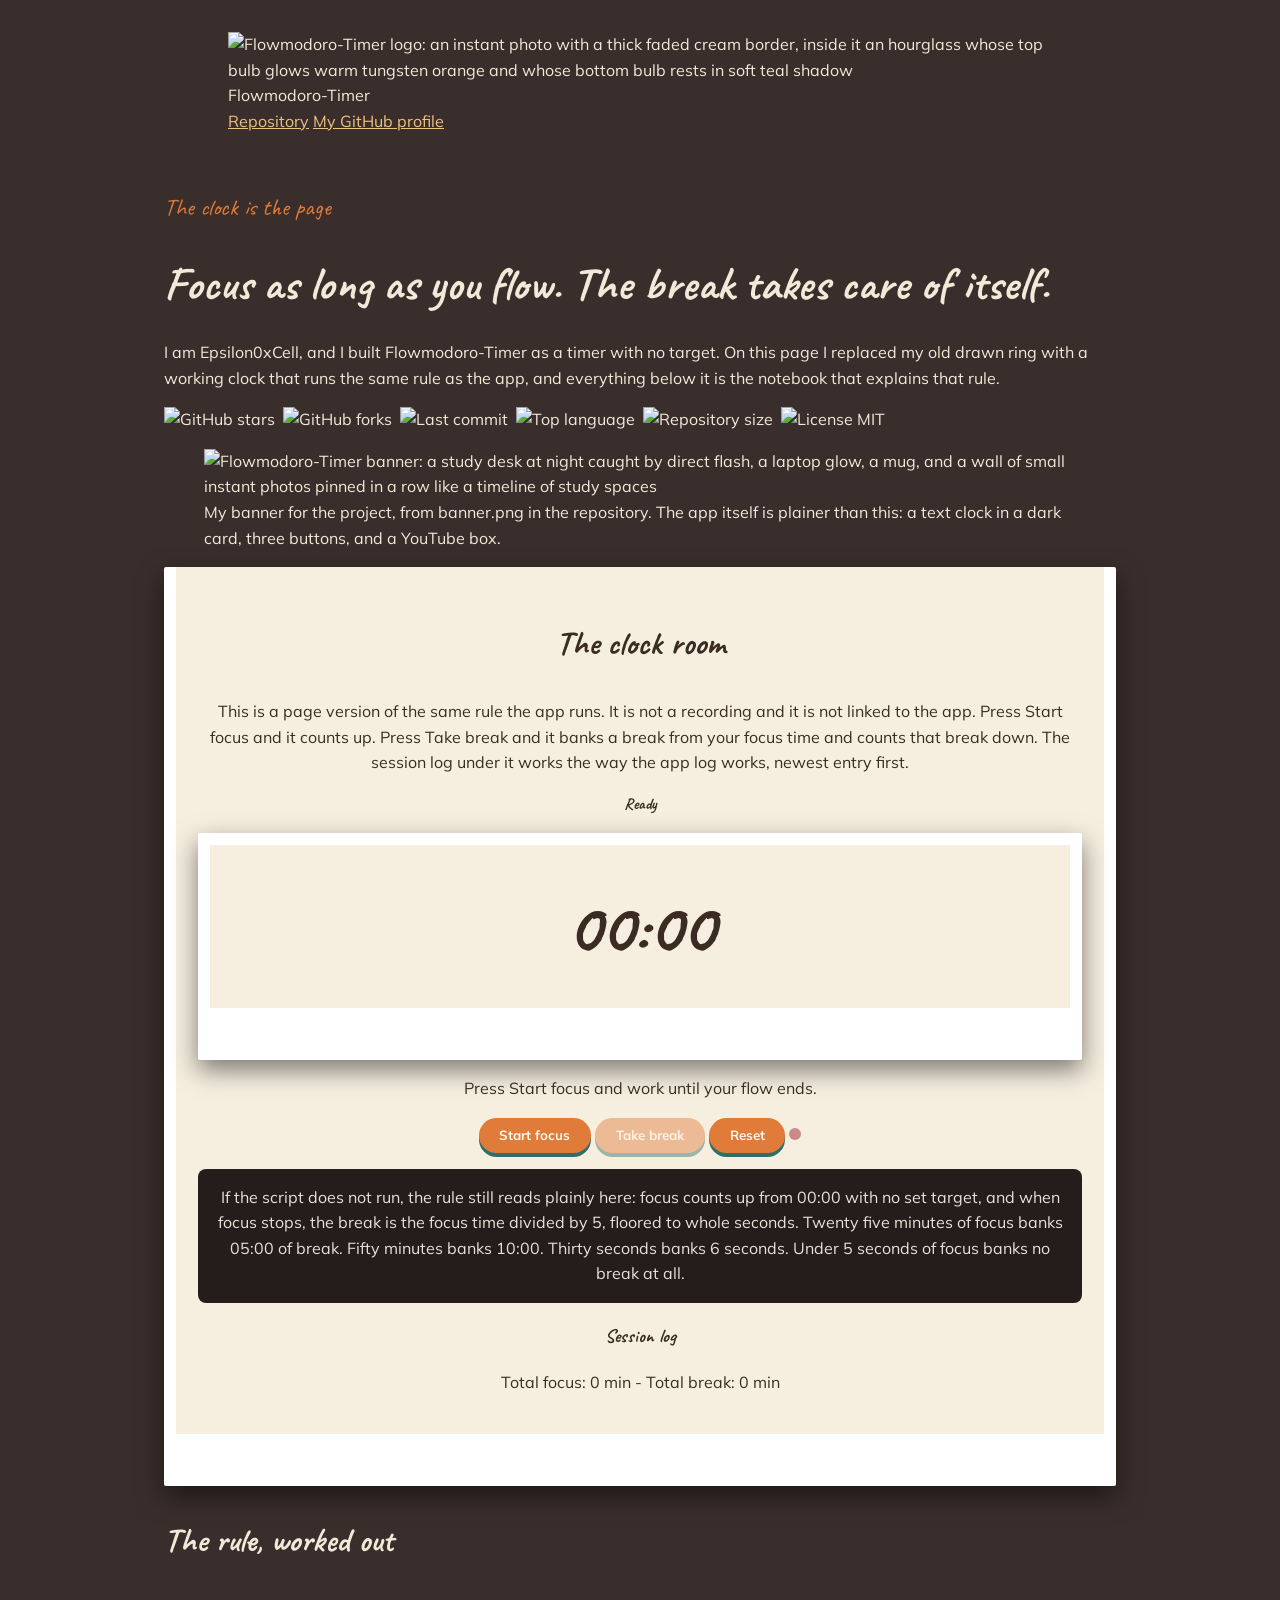
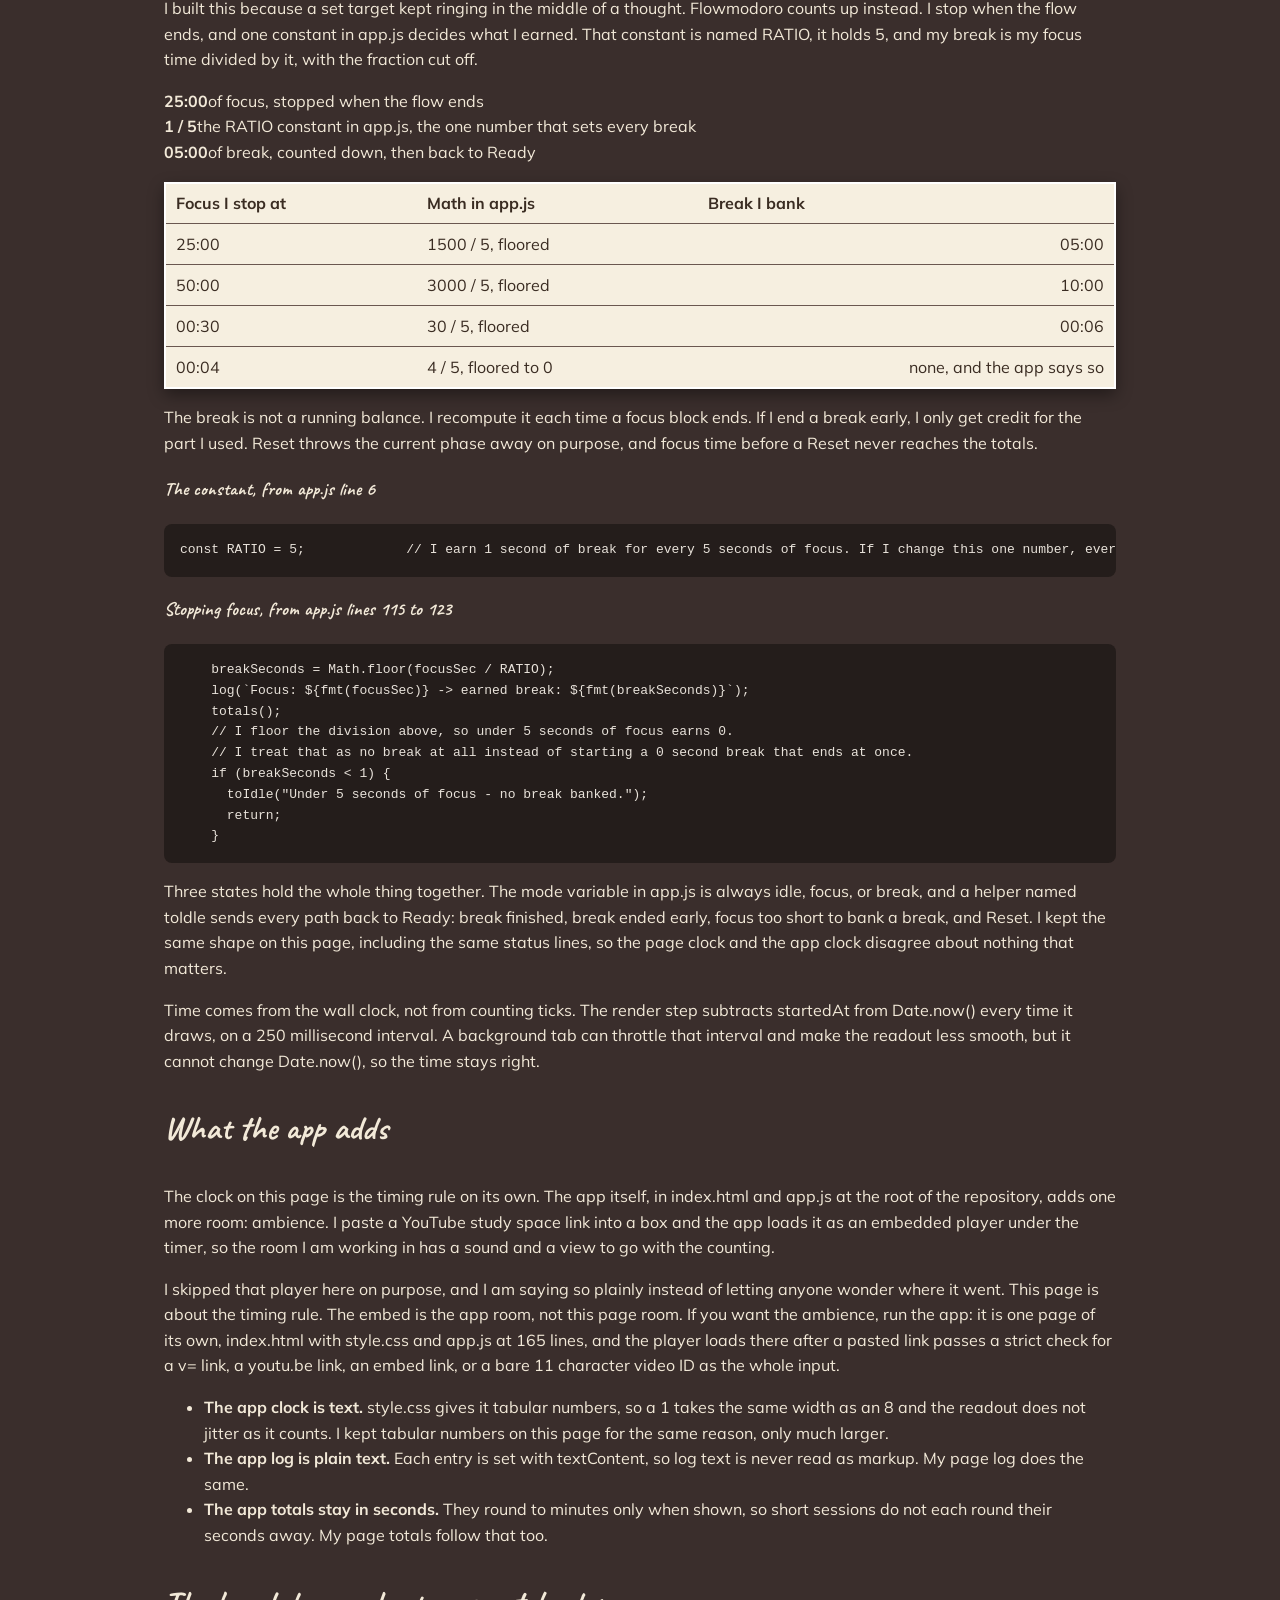
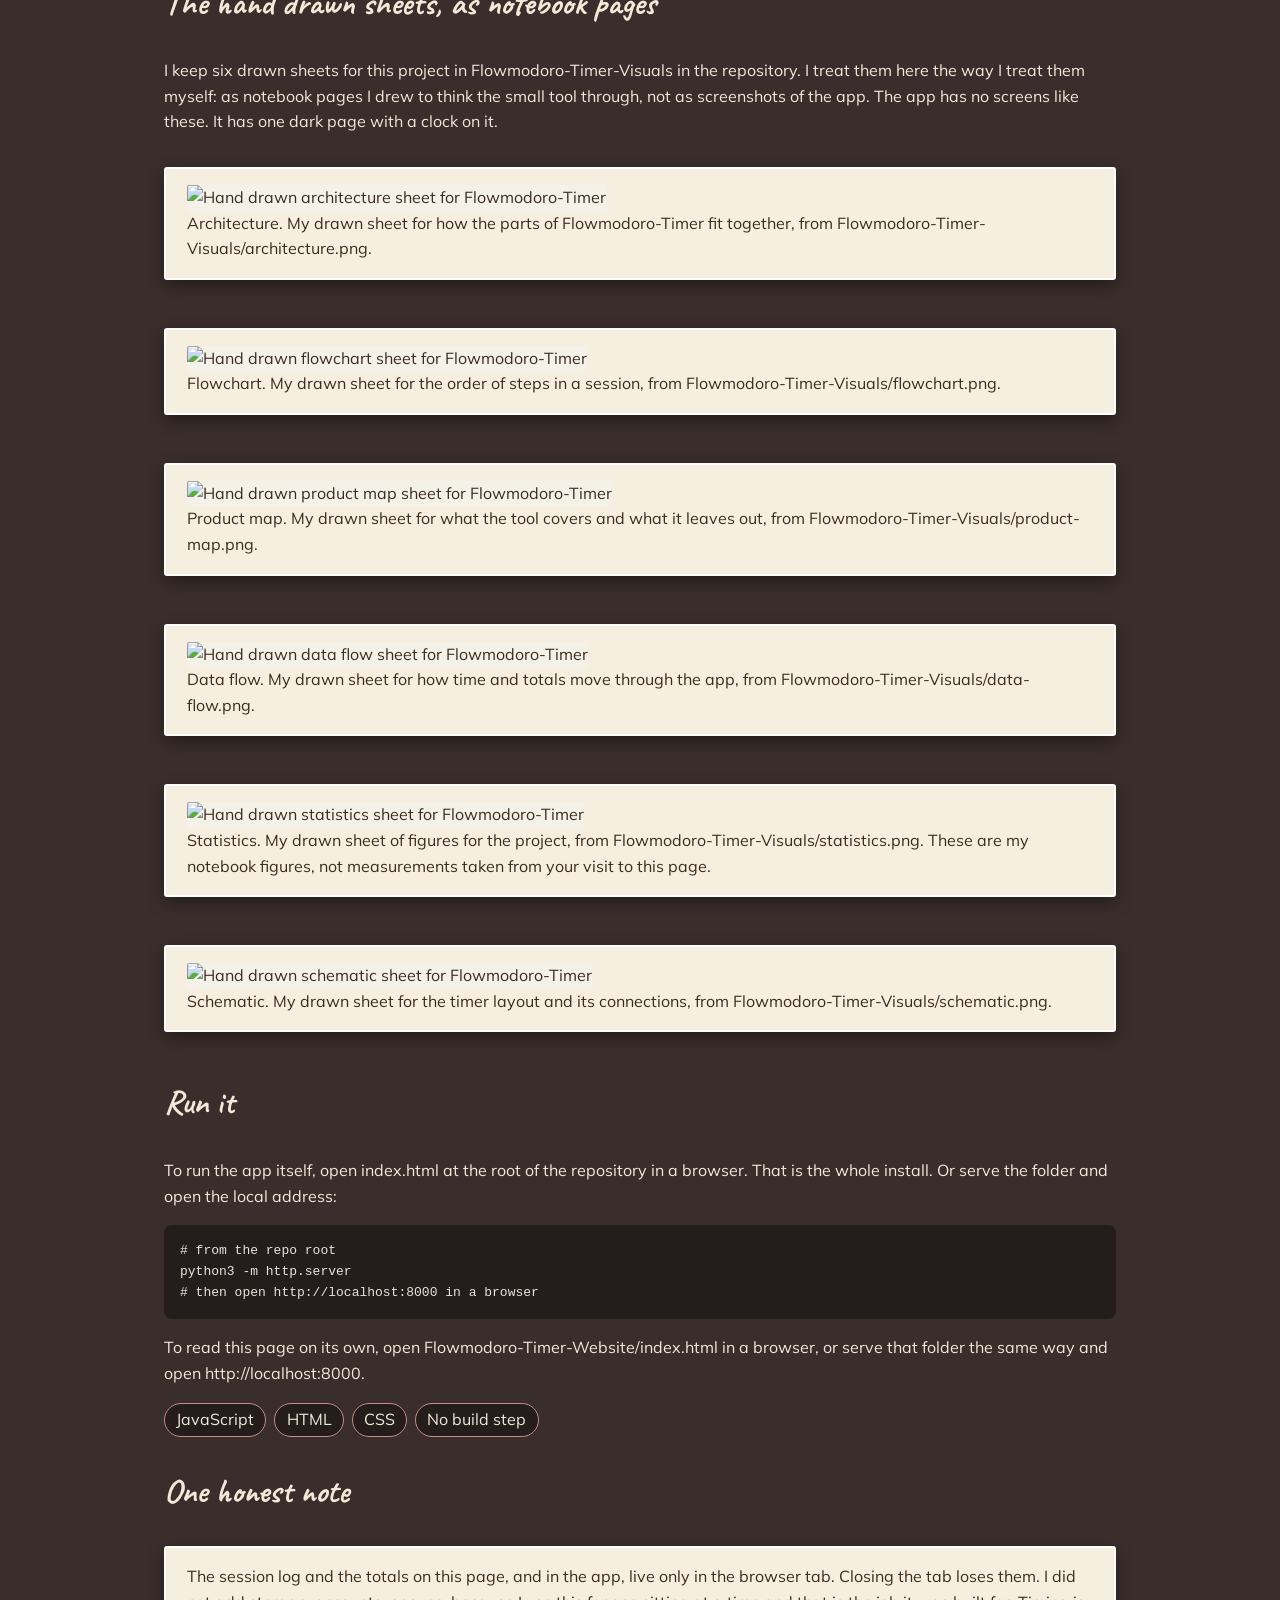
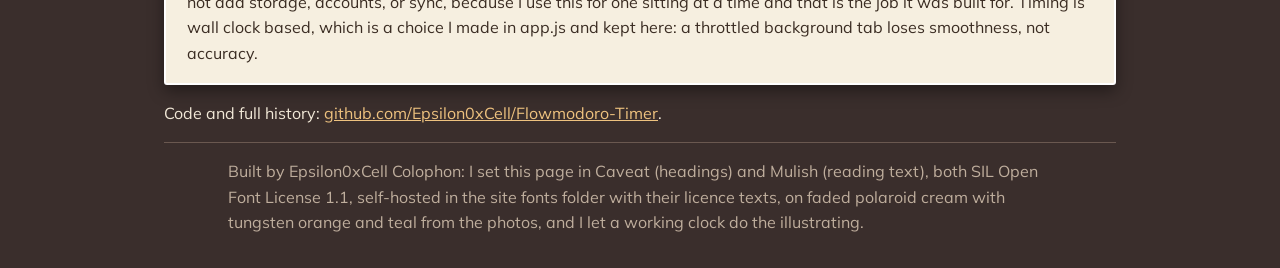
==== commit 368f9225: "Wave 4 theme: lo-fi polaroid, Caveat and Mulish" ====
--- a/index.html
+++ b/index.html
@@ -7,35 +7,39 @@
 <title>Flowmodoro-Timer: the clock is the page</title>
 <meta name="description" content="I rebuilt this page around a working flowmodoro clock. Focus counts up, stopping banks a break at a ratio of 5 to 1, and the break counts down.">
 <style>
-@font-face{font-family:'Cairo Play';src:url('fonts/CairoPlay.ttf') format('truetype')}
-@font-face{font-family:'Alegreya Sans';src:url('fonts/AlegreyaSans-Regular.ttf') format('truetype')}
-@font-face{font-family:'Alegreya Sans';src:url('fonts/AlegreyaSans-Bold.ttf') format('truetype');font-weight:700}
-:root{--bg:#2e2a2c;--panel:#3d383b;--ink:#efe9e4;--blush:#e8b4b8;--rosin:#7a4a3a;--grey:#9a9296;--line:#575053}
-*{box-sizing:border-box}body{margin:0;background:var(--bg);color:var(--ink);font-family:'Alegreya Sans',sans-serif;line-height:1.6}
-a{color:var(--grey)}a:hover{color:var(--blush)}
-h1,h2,h3,.phase{font-family:'Cairo Play',sans-serif}
+@font-face{font-family:'Caveat';src:url('fonts/Caveat-Regular.ttf') format('truetype');font-weight:400}
+@font-face{font-family:'Caveat';src:url('fonts/Caveat-Bold.ttf') format('truetype');font-weight:700}
+@font-face{font-family:'Mulish';src:url('fonts/Mulish-Regular.ttf') format('truetype');font-weight:400}
+@font-face{font-family:'Mulish';src:url('fonts/Mulish-Bold.ttf') format('truetype');font-weight:700}
+:root{--bg:#3a2e2c;--panel:#f6efe0;--ink:#f2e9d8;--orange:#e07b39;--teal:#2f6f6a;--rose:#c98a8a;--dark:#3a2c22;--line:#6a5850}
+*{box-sizing:border-box}body{margin:0;background:var(--bg);color:var(--ink);font-family:'Mulish',sans-serif;line-height:1.6}
+a{color:#eec27f}a:hover{color:var(--rose)}
+h1,h2,h3,.phase{font-family:'Caveat',cursive;font-weight:700}
+h1{font-size:2.9rem;line-height:1.1}h2{font-size:2.1rem}
 .wrap,main,header,footer{max-width:1080px;margin:0 auto;padding:1rem 5vw}
-img.banner{width:100%;height:auto;border:2px solid var(--line);border-radius:8px}
-.clockroom,.clock{background:radial-gradient(ellipse at 50% 30%,rgba(232,180,184,.28),transparent 65%),var(--panel);border:2px solid var(--line);border-radius:10px;padding:1.4rem;text-align:center}
-.clock,#clock{font-family:'Cairo Play',sans-serif;font-variant-numeric:tabular-nums;font-size:4.2rem}
-button{font-family:'Alegreya Sans',sans-serif;background:linear-gradient(180deg,#c8a24a,#9a7a30);color:#17130c;border:none;border-top:10px solid #e8e2da;border-radius:14px;padding:.6rem 1.2rem;cursor:pointer;box-shadow:inset 0 -6px 0 var(--blush)}
-button:hover{filter:brightness(1.12)}button:active{transform:translateY(4px);box-shadow:inset 0 -2px 0 var(--blush)}
+.kicker{font-family:'Caveat',cursive;font-size:1.5rem;color:var(--orange)}
+img.banner{width:100%;height:auto;border:10px solid #fff;border-bottom:44px solid #fff;border-radius:2px;box-shadow:0 8px 22px rgba(0,0,0,.5)}
+.clockroom,.clock{background:var(--panel);color:var(--dark);border:12px solid #fff;border-bottom:52px solid #fff;border-radius:2px;padding:1.4rem;text-align:center;box-shadow:0 10px 26px rgba(0,0,0,.5)}
+.clock,#clock{font-family:'Caveat',cursive;font-weight:700;font-size:4.6rem;color:var(--dark)}
+button{font-family:'Mulish',sans-serif;font-weight:700;background:var(--orange);color:#fff8ec;border:none;border-radius:999px;padding:.6rem 1.3rem;cursor:pointer;box-shadow:0 4px 0 var(--teal)}
+button:hover{filter:brightness(1.1)}button:active{transform:translateY(3px);box-shadow:0 1px 0 var(--teal)}
 button:disabled{opacity:.45}
 table{border-collapse:collapse;width:100%}td,th{border-bottom:1px solid var(--line);padding:.45rem .6rem;text-align:left}
 td:last-child{text-align:right}
-pre,.code,.static-rule{background:#211e20;color:#e8e2da;padding:1rem;border-radius:10px;overflow-x:auto}
-.card,.sheet,.worked,.note{background:var(--panel);border:2px solid #8a7434;border-radius:50% 50% 12px 12px/18px 18px 12px 12px;padding:1rem 1.3rem;margin:1rem 0}
-.sheets{display:grid;gap:1rem}.sheets img,.sheet img{width:100%;height:auto;border-radius:8px;background:#f4f1e8}
-.chips,.badges{display:flex;gap:.5rem;flex-wrap:wrap}.chip,.chips span{background:#211e20;border:1px solid var(--line);border-radius:20px;padding:.2rem .7rem}
-.breakdot,#breakDot{display:inline-block;width:12px;height:12px;border-radius:50%;background:var(--blush)}
-footer{color:var(--grey);border-top:1px solid var(--line)}
+pre,.code,.static-rule{background:#241d1b;color:#e8e2da;padding:1rem;border-radius:8px;overflow-x:auto}
+.card,.sheet,.worked,.note{background:var(--panel);color:var(--dark);border:2px solid #fff;border-radius:3px;padding:1rem 1.3rem;margin:1rem 0;box-shadow:0 6px 16px rgba(0,0,0,.4)}
+.card h2,.card h3,.sheet h2,.sheet h3,.worked h2,.worked h3,.note h2,.note h3{color:var(--dark)}
+.sheets{display:grid;gap:1rem}.sheets img,.sheet img{width:100%;height:auto;border-radius:2px;background:#f4f1e8}
+.chips,.badges{display:flex;gap:.5rem;flex-wrap:wrap}.chip,.chips span{background:#241d1b;border:1px solid var(--rose);color:var(--ink);border-radius:20px;padding:.2rem .7rem}
+.breakdot,#breakDot{display:inline-block;width:12px;height:12px;border-radius:50%;background:var(--rose)}
+footer{color:#bfae9d;border-top:1px solid var(--line)}
 </style>
 </head>
 <body>
 <div class="wrap">
 
 <header class="top">
-  <div class="brand"><img src="https://raw.githubusercontent.com/Epsilon0xCell/Flowmodoro-Timer/main/logo.png" alt="Flowmodoro-Timer logo, a small mark from the repository"> Flowmodoro-Timer</div>
+  <div class="brand"><img src="https://raw.githubusercontent.com/Epsilon0xCell/Flowmodoro-Timer/main/logo.png" alt="Flowmodoro-Timer logo: an instant photo with a thick faded cream border, inside it an hourglass whose top bulb glows warm tungsten orange and whose bottom bulb rests in soft teal shadow"> Flowmodoro-Timer</div>
   <nav>
     <a href="https://github.com/Epsilon0xCell/Flowmodoro-Timer">Repository</a>
     <a href="https://github.com/Epsilon0xCell">My GitHub profile</a>
@@ -56,7 +60,7 @@
 </div>
 
 <figure class="banner">
-  <img src="https://raw.githubusercontent.com/Epsilon0xCell/Flowmodoro-Timer/main/banner.png" alt="Flowmodoro-Timer banner image from the repository">
+  <img src="https://raw.githubusercontent.com/Epsilon0xCell/Flowmodoro-Timer/main/banner.png" alt="Flowmodoro-Timer banner: a study desk at night caught by direct flash, a laptop glow, a mug, and a wall of small instant photos pinned in a row like a timeline of study spaces">
   <figcaption>My banner for the project, from banner.png in the repository. The app itself is plainer than this: a text clock in a dark card, three buttons, and a YouTube box.</figcaption>
 </figure>
 
@@ -177,7 +181,7 @@
 
 <footer>
   <span>Built by Epsilon0xCell</span>
-  <span>Colophon: I set this page in system fonts on pale paper, with one violet taken from the app, and I let a working clock do the illustrating.</span>
+  <span>Colophon: I set this page in Caveat (headings) and Mulish (reading text), both SIL Open Font License 1.1, self-hosted in the site fonts folder with their licence texts, on faded polaroid cream with tungsten orange and teal from the photos, and I let a working clock do the illustrating.</span>
 </footer>
 
 </div>
